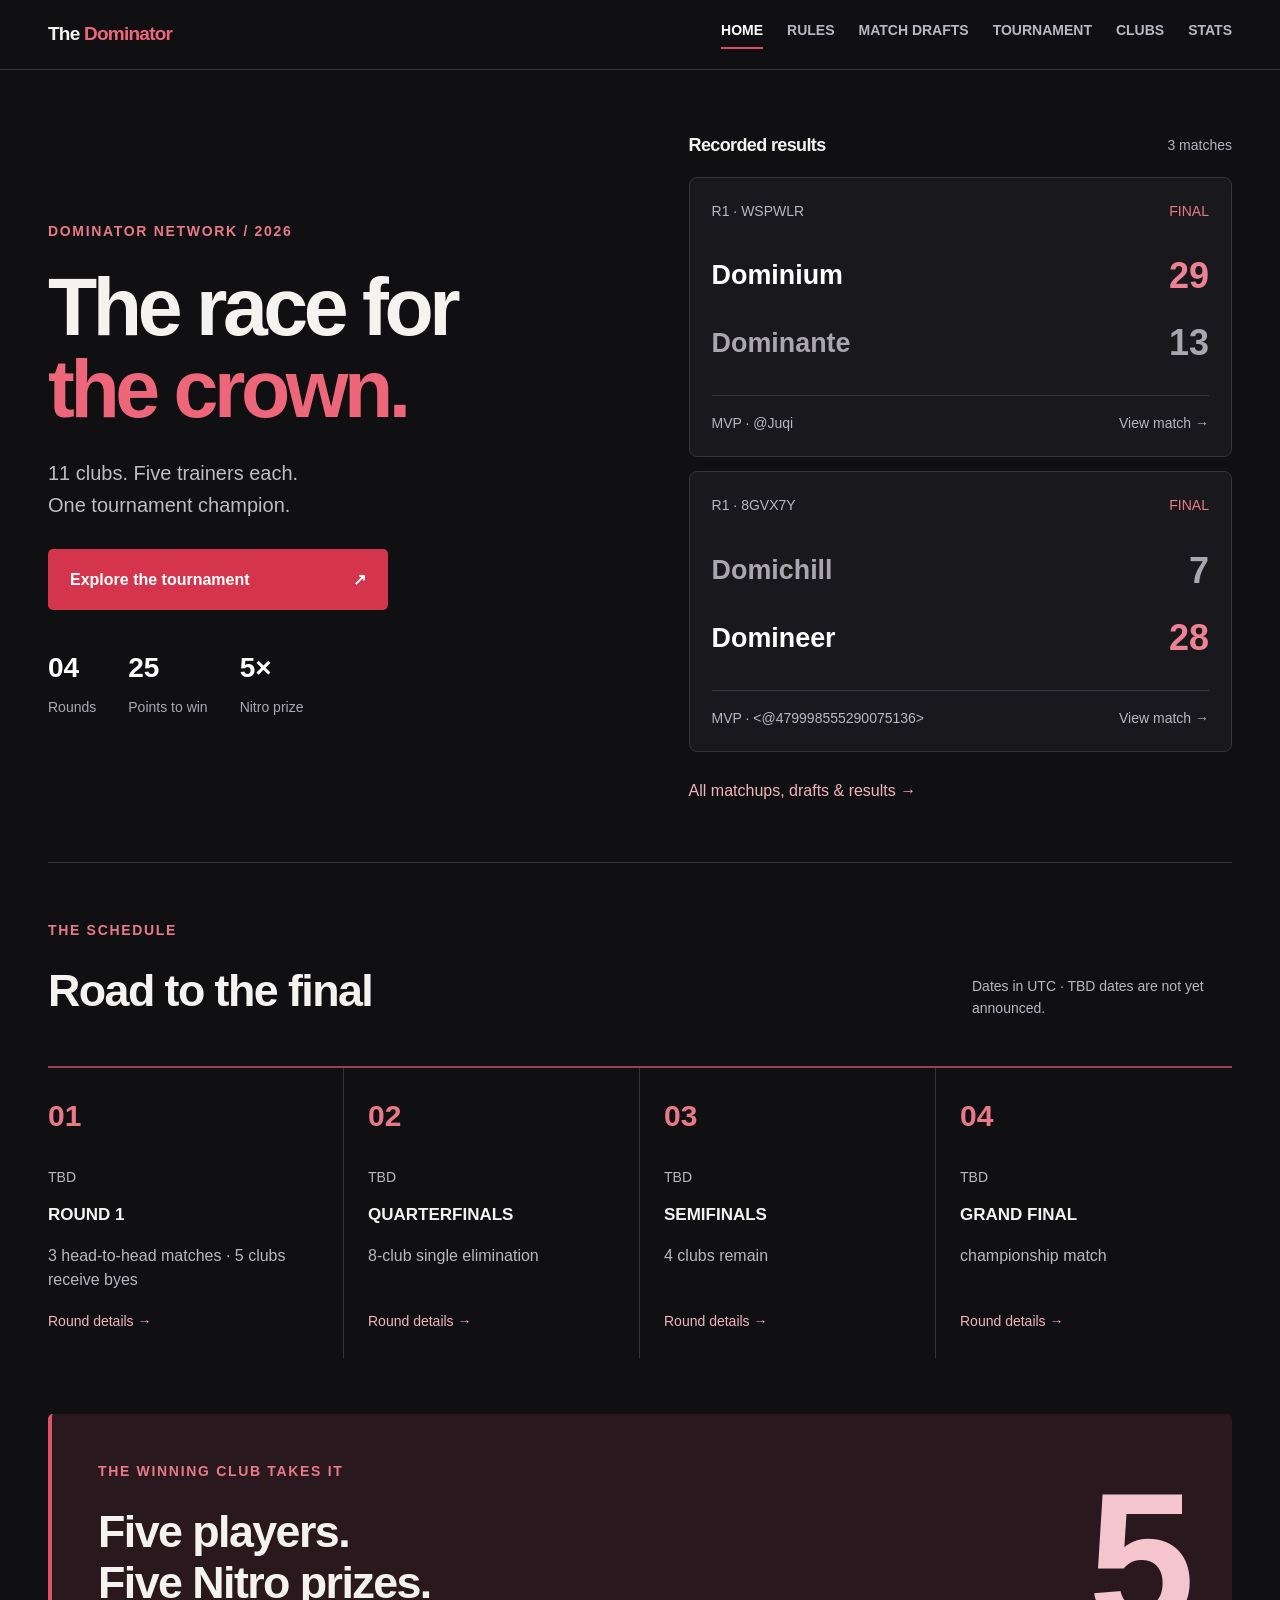
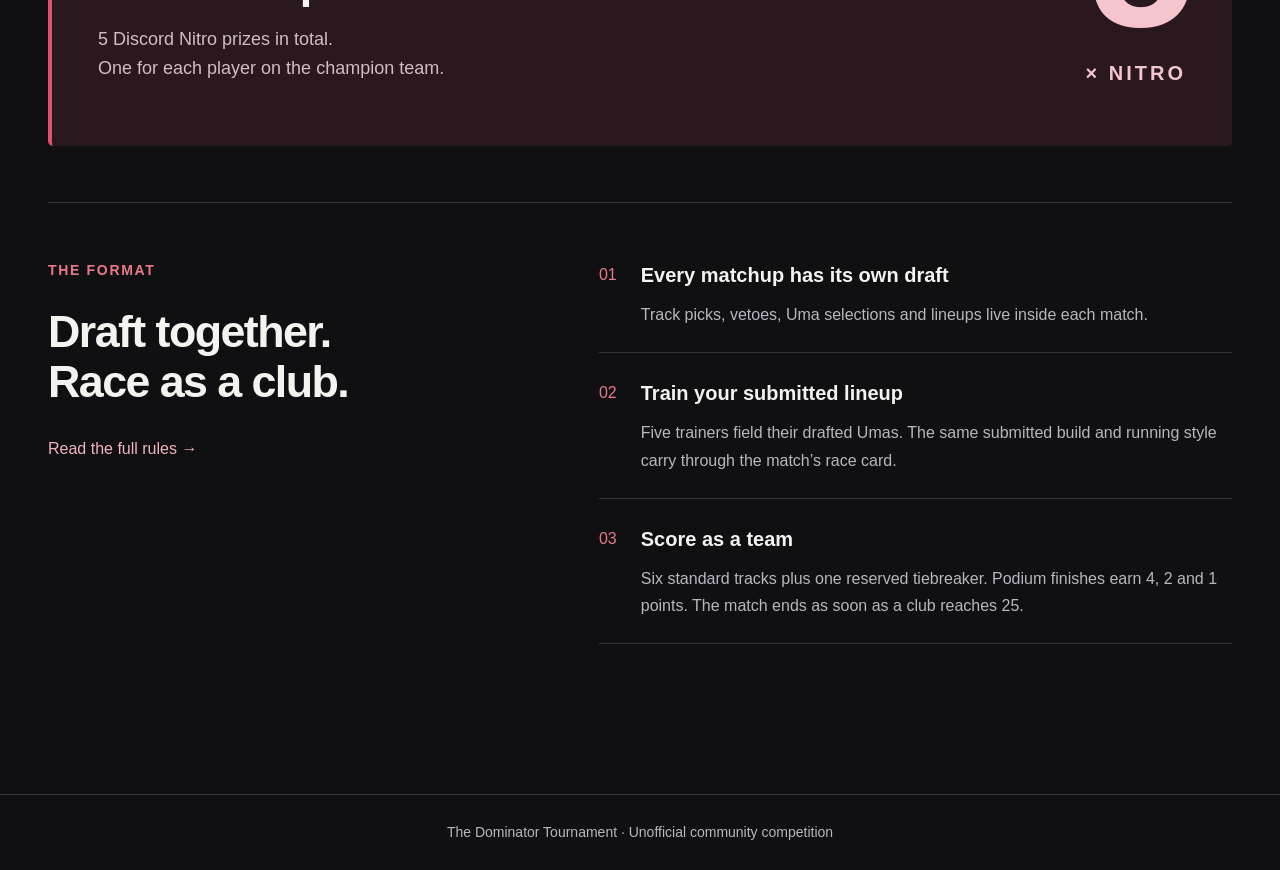
==== index.html @ 1ec2cf1b "Unify site styling, correct six-track rules and complete R1" ====
<!doctype html>
<html lang="en"><head><meta charset="utf-8"><meta name="viewport" content="width=device-width,initial-scale=1"><meta name="color-scheme" content="dark"><meta name="description" content="The Dominator Tournament 2026. Follow club matchups, drafts, race results and the road to the championship."><title>The Dominator · Tournament 2026</title><link rel="stylesheet" href="assets/tournament.css?v=4"><link rel="stylesheet" href="assets/home.css?v=1"><link rel="stylesheet" href="assets/ui.css?v=1"></head>
<body class="dt-body dn-home" data-page="home"><header class="dt-header"></header><main class="dt-main" id="dt-root"><p>Loading tournament…</p></main><footer class="dt-footer"></footer><noscript>Enable JavaScript to see current results. <a href="rules.html">Read the tournament rules</a>.</noscript><script src="assets/tournament.js?v=5" defer></script></body></html>
---- assets/tournament.css ----
/* Tournament extension only. No existing homepage or shared stylesheet edits. */
.dt-match-tabs{display:flex;gap:24px;border-bottom:1px solid var(--dt-line);margin:24px 0}.dt-match-tabs a{padding:12px 0;font-size:14px;color:var(--dt-muted);border-bottom:2px solid transparent}.dt-match-tabs a[aria-current=page]{color:var(--dt-text);border-color:var(--dt-bright)}.dt-final-tracks{list-style:none;padding:0;display:grid;grid-template-columns:repeat(auto-fit,minmax(min(100%,180px),1fr));gap:12px}.dt-final-tracks li{border:1px solid var(--dt-line);background:var(--dt-panel);border-radius:8px;padding:18px;overflow-wrap:anywhere}.dt-track-number{display:block;font-size:12px;color:var(--dt-bright);margin-bottom:8px}.dt-final-tracks strong{font-size:14px;font-weight:600}.dt-draft-teams{align-items:start}.dt-draft-team{margin:0}.dt-draft-team h2{padding-bottom:16px;border-bottom:1px solid var(--dt-line)}.dt-draft-group{margin-top:20px}.dt-draft-group h3{color:var(--dt-muted);font-size:14px}.dt-draft-group ul,.dt-draft-pool ul{padding-left:20px;font-size:14px;line-height:1.7;overflow-wrap:anywhere}.dt-draft-group li{margin:6px 0}.dt-pick-order{color:var(--dt-muted);font-variant-numeric:tabular-nums}.dt-draft-pool summary{cursor:pointer;font-size:14px}.dt-draft-notes{white-space:pre-wrap;overflow-wrap:anywhere;font-size:14px}.dt-tiebreaker p{margin:0;font-size:14px}
.dt-roster{list-style:none;padding:0;margin:0}.dt-roster li{display:flex;align-items:center;justify-content:space-between;gap:16px;padding:13px 0;border-bottom:1px solid var(--dt-line)}.dt-roster li:last-child{border:0}.dt-roster strong{display:block;font-size:14px}.dt-roster span:not(.dt-badge){display:block;color:var(--dt-muted);font-size:12px;margin-top:3px}.dt-roster .dt-benched{color:var(--dt-muted)}.dt-mvp{display:flex;align-items:center;justify-content:space-between;gap:24px;border:1px solid #57262e;border-left:3px solid var(--dt-red);border-radius:8px;padding:24px;background:linear-gradient(110deg,#231216,var(--dt-panel));margin:24px 0}.dt-mvp h2{margin-bottom:4px}.dt-mvp p:not(.dt-kicker){color:var(--dt-muted);margin:0;font-size:13px}.dt-mvp-points{text-align:right;flex-shrink:0}.dt-mvp-points strong{display:block;font-size:34px;font-variant-numeric:tabular-nums}.dt-mvp-points span{font-size:11px;color:var(--dt-muted)}.dt-reported-table{padding:0!important;overflow:hidden}.dt-reported-table .dt-table{min-width:940px}.dt-reported-table th:first-child{width:24%}.dt-reported-table td.num{white-space:nowrap}.dt-reported-table .dt-small{margin-top:6px}
:root{--dt-bg:#0a0a0b;--dt-panel:#111113;--dt-panel2:#171719;--dt-text:#f1f1f2;--dt-muted:#a2a2a8;--dt-line:#29292d;--dt-red:#b7202e;--dt-bright:#d93242}
body.dt-body{margin:0;background:var(--dt-bg);color:var(--dt-text);font:15px/1.5 Inter,Arial,Helvetica,sans-serif;-webkit-font-smoothing:antialiased}
.dt-body *{box-sizing:border-box}.dt-body a{color:inherit;text-decoration:none}.dt-body button,.dt-body input,.dt-body select{font:inherit}.dt-body button,.dt-body a,.dt-body summary{touch-action:manipulation}
.dt-header{border-bottom:1px solid var(--dt-line);background:var(--dt-bg)}.dt-header-inner{max-width:1360px;margin:auto;padding:20px 28px;display:flex;justify-content:space-between;align-items:center;gap:24px}.dt-brand{font-size:19px;font-weight:850;white-space:nowrap}.dt-brand span{color:var(--dt-bright)}.dt-nav{display:flex;flex-wrap:wrap;gap:24px;font-size:12px;font-weight:700}.dt-nav .active{color:var(--dt-bright)}
.dt-main{max-width:1360px;margin:auto;padding:40px 28px 70px}.dt-breadcrumb{display:flex;flex-wrap:wrap;gap:8px;color:var(--dt-muted);font-size:12px;margin:0 0 24px}.dt-breadcrumb a:hover{color:white}.dt-breadcrumb .sep{opacity:.45}.dt-kicker{color:var(--dt-bright);font-size:11px;letter-spacing:.12em;text-transform:uppercase;font-weight:800;margin:0 0 12px}.dt-main h1{font-size:clamp(30px,4vw,46px);line-height:1.1;letter-spacing:-.035em;margin:0 0 16px}.dt-main h2{font-size:23px;line-height:1.25;letter-spacing:-.025em;margin:0 0 12px}.dt-main h3{font-size:16px;margin:0 0 10px}.dt-lead{color:var(--dt-muted);max-width:830px;margin:0 0 26px;line-height:1.7}.dt-head{display:flex;justify-content:space-between;gap:24px;align-items:flex-start;border-bottom:1px solid var(--dt-line);padding-bottom:24px;margin-bottom:28px}.dt-head .dt-lead{margin-bottom:0}.dt-badge{display:inline-block;padding:5px 9px;border:1px solid var(--dt-line);border-radius:5px;color:var(--dt-muted);font-size:10px;letter-spacing:.03em;white-space:nowrap}.dt-badge.red{color:#f0a0a7;border-color:#65252c;background:#251317}
.dt-panel{background:var(--dt-panel);border:1px solid var(--dt-line);border-radius:10px;padding:24px;margin:24px 0}.dt-panel.compact{padding:18px}.dt-muted{color:var(--dt-muted)}.dt-small{font-size:12px;color:var(--dt-muted)}.dt-grid{display:grid;grid-template-columns:repeat(2,minmax(0,1fr));gap:16px}.dt-round-grid{display:grid;grid-template-columns:repeat(4,minmax(0,1fr));gap:12px;margin:26px 0}.dt-round{padding:18px;border:1px solid var(--dt-line);border-radius:8px;background:var(--dt-panel)}.dt-round strong{display:block;font-size:16px;margin:8px 0}.dt-round:hover{border-color:#6b2932}.dt-caption{display:flex;justify-content:space-between;gap:16px;align-items:center;margin:32px 0 16px}.dt-button{display:inline-flex;align-items:center;justify-content:center;border:1px solid #3b3b41;background:var(--dt-panel2);color:var(--dt-text);padding:10px 15px;border-radius:6px;font-size:12px;font-weight:700;cursor:pointer;gap:6px}.dt-button:hover{border-color:var(--dt-bright)}.dt-button.primary{background:var(--dt-red);border-color:var(--dt-red)}.dt-button.danger{color:#f3b0b6;border-color:#6c2832}.dt-button:disabled{opacity:.4;cursor:not-allowed}.dt-button-row{display:flex;flex-wrap:wrap;gap:10px;margin-top:16px}.dt-empty{padding:42px 24px;border:1px dashed #38383e;border-radius:8px;text-align:center;color:var(--dt-muted);margin:24px 0}.dt-notice{border-left:3px solid var(--dt-red);background:#211216;padding:14px 18px;font-size:13px;margin:20px 0}.dt-error{border:1px solid #73303a;background:#231318;padding:16px;border-radius:6px;overflow-wrap:anywhere}.dt-alert{position:fixed;bottom:20px;right:20px;max-width:min(550px,90vw);z-index:99;padding:16px 20px;border:1px solid #79404a;background:#24181c;border-radius:8px;box-shadow:0 12px 28px #0008;font-size:14px}
/* All bracket shapes, labels and edges use the same SVG coordinate system. */
.dt-bracket-scroll{overflow-x:auto;overflow-y:hidden;padding-bottom:8px}.dt-bracket-svg{width:100%;min-width:920px;height:auto;display:block;font-family:Inter,Arial,sans-serif}.dt-svg-heading{fill:#a2a2a8;font-size:12px;font-weight:700;letter-spacing:1px}.dt-edge{fill:none;stroke:#85858e;stroke-width:1.7;vector-effect:non-scaling-stroke;transition:stroke .12s}.dt-edge.on{stroke:var(--dt-bright);stroke-width:2.4}.dt-node rect.card{fill:var(--dt-panel2);stroke:#3b3b42;stroke-width:1}.dt-node line{stroke:#303035}.dt-node .seed{fill:#a2a2a8;font-size:12px;font-weight:700}.dt-node .team{fill:#eeeef0;font-size:14px;font-weight:650}.dt-node .pending{fill:#98989f;font-size:12px}.dt-node .score{fill:#eeeef0;font-size:14px;font-weight:800}.dt-node .label{fill:#9c9ca5;font-size:10px;letter-spacing:.7px}.dt-node .bye{fill:#a78c91;font-size:9px;letter-spacing:.2px}.dt-node .loser{fill:#71717a}.dt-node .winner{fill:#f1b5bd}.dt-node:hover rect.card,.dt-node:focus rect.card{stroke:var(--dt-bright)}.dt-node rect.rail{fill:var(--dt-red);stroke:none}.dt-svg-divider{stroke:#303037;stroke-dasharray:4 9;opacity:.65}
.dt-match-card{display:block;background:var(--dt-panel);border:1px solid var(--dt-line);border-radius:8px;overflow:hidden}.dt-match-card:hover{border-color:#67313a}.dt-match-top{display:flex;justify-content:space-between;align-items:center;padding:12px 16px;border-bottom:1px solid var(--dt-line);gap:10px;font-size:11px;color:var(--dt-muted)}.dt-team-row{display:grid;grid-template-columns:28px 1fr auto;gap:9px;align-items:center;padding:11px 16px}.dt-seed{font-size:11px;color:var(--dt-muted)}.dt-match-foot{padding:11px 16px;border-top:1px solid var(--dt-line);font-size:11px;color:var(--dt-muted);display:flex;justify-content:space-between}.dt-team-row.is-loser{opacity:.45}.dt-team-row.is-winner{color:#efafb7}.dt-scoreboards{display:flex;gap:16px;flex-wrap:wrap;margin:24px 0}.dt-scoreboard{flex:1;min-width:220px;display:flex;justify-content:space-between;align-items:center;padding:24px;border:1px solid var(--dt-line);border-radius:9px;background:var(--dt-panel)}.dt-scoreboard b{font-size:40px;line-height:1}.dt-folder-card{display:block;background:var(--dt-panel);border:1px solid var(--dt-line);border-radius:8px;padding:22px}.dt-folder-card:hover{border-color:#69313a}.dt-folder-icon{color:var(--dt-bright);font:700 11px monospace;letter-spacing:.1em;margin-bottom:10px}.dt-folder-card h3{font-size:18px;overflow-wrap:anywhere}.dt-folder-card p{margin:8px 0 0;color:var(--dt-muted);font-size:12px}.dt-data-facts{display:flex;gap:10px;flex-wrap:wrap;margin:20px 0}.dt-fact{padding:8px 12px;background:var(--dt-panel2);border:1px solid var(--dt-line);border-radius:5px;font-size:12px}.dt-table-scroll{overflow:auto;max-width:100%}.dt-table{width:100%;border-collapse:collapse;min-width:830px;text-align:left}.dt-table th{font-size:10px;color:var(--dt-muted);font-weight:700;letter-spacing:.06em;text-transform:uppercase;padding:14px 12px;border-bottom:1px solid #44444b}.dt-table td{padding:13px 12px;font-size:13px;border-bottom:1px solid var(--dt-line);vertical-align:top}.dt-table .num{font-variant-numeric:tabular-nums}.dt-table .place{font-weight:850;color:#f0a8b0}.dt-player-details{margin-top:8px}.dt-player-details summary{cursor:pointer;color:var(--dt-muted);font-size:11px}.dt-player-details p{font-size:12px;max-width:350px;margin:10px 0;line-height:1.65}.dt-stats{display:flex;flex-wrap:wrap;gap:6px;margin-top:10px}.dt-stats span{font-size:10px;border:1px solid var(--dt-line);padding:4px 6px;border-radius:3px}.dt-footer{padding:26px;border-top:1px solid var(--dt-line);font-size:11px;color:var(--dt-muted);text-align:center}
/* Organizer */
.dt-admin-columns{display:grid;grid-template-columns:310px minmax(0,1fr);gap:22px;align-items:start}.dt-label{display:block;font-size:12px;color:var(--dt-muted);margin:16px 0 7px}.dt-input{width:100%;padding:11px 12px;background:#18181c;color:var(--dt-text);border:1px solid #41414a;border-radius:6px;min-width:0}.dt-input:focus{outline:1px solid var(--dt-bright)}.dt-form-row{display:grid;grid-template-columns:1fr 1fr;gap:14px}.dt-admin-mapping .dt-table{min-width:620px}.dt-check{accent-color:var(--dt-red);width:17px;height:17px}.dt-log{border-bottom:1px solid var(--dt-line);padding:13px 0;font-size:12px}.dt-log strong{font-size:13px}.dt-drop{padding:22px;border:1px dashed #554047;border-radius:6px;margin:15px 0;background:#1b1316}.dt-progress{font-size:12px;color:#f0adb7;padding:10px 0}.dt-admin-columns .dt-panel:first-child{margin-top:0}.dt-body code{overflow-wrap:anywhere;font-size:12px;background:#1d1d22;padding:2px 5px;border-radius:3px}.dt-body a:focus-visible,.dt-body button:focus-visible,.dt-body summary:focus-visible{outline:2px solid #e46a77;outline-offset:3px}
@media(max-width:960px){.dt-round-grid{grid-template-columns:1fr 1fr}.dt-admin-columns{grid-template-columns:1fr}.dt-admin-columns>aside{position:static}.dt-nav{gap:13px}.dt-main{padding:28px 18px 48px}.dt-panel{padding:18px}.dt-head{flex-direction:column}.dt-header-inner{padding:16px 18px}}
@media(max-width:600px){.dt-grid{grid-template-columns:1fr}.dt-header-inner{align-items:flex-start;flex-direction:column;gap:12px}.dt-nav{gap:18px;font-size:11px}.dt-main h1{font-size:32px}.dt-caption{flex-direction:column;align-items:flex-start}.dt-scoreboard{min-width:150px;padding:16px}.dt-scoreboard b{font-size:30px}.dt-form-row{grid-template-columns:1fr}.dt-badge{white-space:normal}.dt-round{padding:14px}.dt-team-row{font-size:14px}}
---- assets/home.css ----
.dn-home{background:#101012;color:#f5f3f0}.dn-home .dt-main{max-width:1240px;padding-top:0}.dn-home .dt-brand{font-family:Arial,sans-serif;font-weight:800;letter-spacing:-.04em}.dn-home .dt-nav{font-size:14px}.dn-home .dt-nav a[href="index.html"]{color:#fff;border-bottom:2px solid #e34c60;padding-bottom:6px}.dn-opening{display:grid;grid-template-columns:1.05fr 1fr;gap:70px;padding:64px 0 58px;align-items:center}.dn-eyebrow{font-size:14px;letter-spacing:.12em;font-weight:700;color:#e87989;margin:0 0 24px}.dn-home .dn-intro h1{font-size:clamp(3rem,6.3vw,5.4rem);line-height:1.02;letter-spacing:-.055em;margin:0 0 26px;font-weight:800}.dn-intro em{font-style:normal;color:#ed6679}.dn-summary{color:#bdbcc3;font-size:20px;line-height:1.6}.dn-primary{display:flex;justify-content:space-between;gap:30px;align-items:center;padding:18px 22px;background:#d5344d;color:#fff!important;max-width:340px;font-size:16px;font-weight:700;margin-top:28px;border-radius:5px}.dn-primary:hover{background:#b9243b}.dn-facts{display:flex;gap:32px;margin-top:36px;color:#aaa9b2;font-size:14px}.dn-facts b{display:block;color:#fff;font-size:28px;margin-bottom:5px;font-variant-numeric:tabular-nums}.dn-section-label{display:flex;justify-content:space-between;align-items:center;margin-bottom:20px}.dn-section-label h2{font-size:18px;margin:0}.dn-section-label>span{font-size:14px;color:#b5b3bd}.dn-result{display:block;border:1px solid #37343b;background:#19181d;border-radius:8px;margin-bottom:14px;padding:22px;color:inherit;transition:border-color .15s}.dn-result:hover{border-color:#e87989}.dn-result-meta,.dn-result-bottom{display:flex;justify-content:space-between;gap:14px;flex-wrap:wrap;font-size:14px;color:#b9b6c1}.dn-result-meta{margin-bottom:20px}.dn-result-meta span:last-child{color:#e87989}.dn-score{display:flex;justify-content:space-between;align-items:center;gap:16px;color:#a9a6af;font-size:clamp(1.25rem,2.1vw,1.75rem);padding:5px 0}.dn-score b{font-size:36px;font-variant-numeric:tabular-nums}.dn-winner{color:#fff}.dn-winner b{color:#ed8292}.dn-result-bottom{border-top:1px solid #38343d;margin-top:18px;padding-top:16px}.dn-text-link{display:inline-block;font-size:16px;color:#f1b4be!important;margin-top:12px;line-height:1.6}.dn-section{border-top:1px solid #353239;padding:56px 0}.dn-section-title{display:flex;justify-content:space-between;gap:30px;align-items:end;margin-bottom:32px}.dn-home h2{letter-spacing:-.035em}.dn-section-title h2,.dn-format h2,.dn-prize h2{font-size:clamp(2rem,3.5vw,3rem);line-height:1.12;margin:0 0 18px}.dn-section-title p:not(.dn-eyebrow){color:#b9b6c1;font-size:14px;max-width:260px;line-height:1.6}.dn-timeline{list-style:none;padding:0;margin:0;display:grid;grid-template-columns:repeat(4,minmax(0,1fr));border-top:2px solid #94404f}.dn-timeline li{padding:24px;border-right:1px solid #353239;min-width:0}.dn-timeline li:first-child{padding-left:0}.dn-timeline li:last-child{border:0}.dn-round-number{display:block;color:#e87989;font-size:30px;font-weight:700;margin-bottom:24px}.dn-timeline time{font-size:14px;color:#b9b6c1}.dn-timeline h3{font-size:17px;margin:12px 0}.dn-timeline p{min-height:48px;color:#b9b6c1;font-size:16px;line-height:1.5}.dn-timeline a{font-size:14px;color:#f1b4be}.dn-prize{background:#29181e;border-left:4px solid #df5369;border-radius:5px;padding:46px;display:flex;align-items:center;justify-content:space-between;gap:32px;margin-bottom:56px}.dn-prize p:not(.dn-eyebrow){font-size:18px;line-height:1.6;color:#d3bcc4}.dn-prize-number{font-size:clamp(6rem,15vw,12rem);line-height:.85;font-weight:800;letter-spacing:-.06em;color:#f5c5ce;text-align:center}.dn-prize-number span{font-size:20px;display:block;letter-spacing:.15em;margin-top:24px}.dn-format{display:grid;grid-template-columns:1fr 1.3fr;gap:64px}.dn-format-list article{display:flex;gap:24px;border-bottom:1px solid #353239;padding:0 0 24px;margin-bottom:24px}.dn-format-list article>span{color:#e87989;font-size:16px;padding-top:3px}.dn-format-list h3{font-size:20px;margin:0 0 10px}.dn-format-list p{font-size:16px;line-height:1.7;color:#b9b6c1;margin:0}.dn-home a:focus-visible{outline:2px solid #f4bac5;outline-offset:5px}.dn-home .dt-footer{font-size:14px}@media(max-width:900px){.dn-opening{gap:30px}.dn-timeline{grid-template-columns:1fr 1fr}.dn-timeline li:nth-child(3){padding-left:0}.dn-timeline li:nth-child(2){border:0}.dn-format{gap:32px}}@media(max-width:650px){.dn-opening{grid-template-columns:1fr;padding:38px 0}.dn-home .dn-intro h1{font-size:3.4rem}.dn-records{margin-top:18px}.dn-section-title{display:block}.dn-section{padding:36px 0}.dn-timeline li{padding:20px 12px}.dn-prize{padding:28px;align-items:flex-start}.dn-prize-number{font-size:80px}.dn-prize-number span{font-size:14px}.dn-prize h2{font-size:28px}.dn-prize p:not(.dn-eyebrow){font-size:16px}.dn-format{grid-template-columns:1fr}.dn-facts{gap:28px}.dn-home .dt-nav{gap:14px;font-size:14px}}@media(max-width:380px){.dn-prize{flex-direction:column}.dn-timeline{grid-template-columns:1fr}.dn-timeline li{padding-left:0;border:0}.dn-timeline p{min-height:0}}
---- assets/ui.css ----
/* Shared visual system for home, tournament, drafts, rules, clubs and organizer.
   SVG bracket geometry and its type sizes remain owned by tournament.css. */
:root{--bg:#101012;--surface:#19181d;--surface-2:#201e25;--text:#f5f3f0;--muted:#b9b6c1;--faint:#b9b6c1;--border:#37343b;--red:#d5344d;--red-bright:#ed6679;--red-soft:#29181e;--max:1240px;--dt-bg:#101012;--dt-panel:#19181d;--dt-panel2:#201e25;--dt-text:#f5f3f0;--dt-muted:#b9b6c1;--dt-line:#37343b;--dt-red:#d5344d;--dt-bright:#ed6679}
body,body.dt-body{background:var(--bg);color:var(--text);font:16px/1.6 Arial,Helvetica,sans-serif}
.mono,.nav,.label,.micro,.btn,.toc{font-family:inherit}
.site-header,.dt-header{position:relative;top:auto;height:auto;background:#101012;border-bottom:1px solid #37343b;backdrop-filter:none}
.header-inner,.dt-header-inner{width:100%;max-width:1240px;height:auto;padding:20px 28px;margin:0 auto;display:flex;align-items:center;justify-content:space-between;gap:24px}
.brand,.dt-brand,.dn-home .dt-brand{font:800 19px/1.5 Arial,Helvetica,sans-serif;letter-spacing:-.04em;white-space:nowrap}
.brand span,.dt-brand span{color:#ed6679}
.nav,.dt-nav,.dn-home .dt-nav{display:flex;flex-wrap:wrap;gap:24px;align-items:center;font:700 14px/1.5 Arial,Helvetica,sans-serif;color:#b9b6c1;position:static;width:auto;background:none;padding:0;border:0}
.nav a,.dt-nav a{padding:0 0 6px;border-bottom:2px solid transparent}
.nav a.active,.dt-nav a.active,.dn-home .dt-nav a[href="index.html"]{color:#fff;border-bottom-color:#e34c60}
.nav a:hover,.dt-nav a:hover{color:#fff}.mobile-toggle{display:none}
.page,.dt-main{width:100%;max-width:1240px;margin:auto;padding:40px 28px 70px}
.page-head,.dt-head{padding-bottom:28px;margin-bottom:28px;border-bottom:1px solid #37343b}
.page-head h1,body:not(.dn-home) .dt-main h1{font-size:clamp(2rem,4vw,3rem);font-weight:800;line-height:1.1;letter-spacing:-.04em}
.section-kicker,.dt-kicker{font:700 14px/1.5 Arial,Helvetica,sans-serif;letter-spacing:.12em;color:#e87989}
.lead,.dt-lead{font-size:18px;line-height:1.7;color:#b9b6c1}
.dt-breadcrumb,.dt-small,.dt-label,.dt-match-top,.dt-match-foot,.dt-fact,.dt-folder-card p,.dt-match-tabs a,.dt-folder-icon,.dt-track-number,.dt-roster li span,.dt-mvp p,.dt-mvp-points span{font-size:14px}
.dt-badge{font-size:12px;white-space:normal}.dt-match-foot{gap:14px;flex-wrap:wrap}.dt-team-row strong{overflow-wrap:anywhere}
.dt-panel,.dt-folder-card,.dt-match-card,.dt-round,.card,.member-card,.score-box,.tbd-box{background:#19181d;border:1px solid #37343b;border-radius:8px}
.dt-folder-card,.dt-round,.member-card{padding:24px}.dt-panel h2,.rules-section h2{font-size:24px;letter-spacing:-.025em}.dt-folder-card h3{font-size:20px}
.dt-button,.btn{background:#201e25;border:1px solid #49434e;border-radius:5px;min-height:44px;padding:10px 18px;font:700 14px/1.5 Arial,Helvetica,sans-serif;color:#f5f3f0}
.dt-button.primary,.btn.primary{background:#d5344d;border-color:#d5344d;color:white}.dt-button:hover,.btn:hover{border-color:#e87989}
.dt-round:hover,.dt-folder-card:hover,.dt-match-card:hover{border-color:#e87989}
.dt-empty,.dt-notice,.dt-draft-notes,.dt-error{font-size:16px;line-height:1.7}.dt-mvp{background:#29181e;border-color:#74414d}.dt-mvp h2{overflow-wrap:anywhere}
.dt-table th,.clubs-table th{font:700 14px/1.5 Arial,Helvetica,sans-serif;letter-spacing:.03em;color:#b9b6c1}.dt-table td,.clubs-table td{font-size:16px;line-height:1.6}.clubs-table{background:#19181d}.clubs-table th,.clubs-table td{padding:16px}.clubs-table tbody tr:hover td{background:#201e25}
.rules-layout{padding-top:0;gap:48px;grid-template-columns:minmax(0,1fr) 240px}.rules-title{font-size:14px;color:#b9b6c1;letter-spacing:.08em}.rules-section{font-size:16px;color:#d8d5dc;line-height:1.8}.rules-section h3{font-size:20px}.rules-section a,.toc a:hover{color:#f1b4be}.callout{background:#29181e;border-left-color:#df5369;border-radius:0 5px 5px 0}.toc,.toc-label{font-size:14px;line-height:1.6;color:#b9b6c1}.toc-wrap{top:24px}.score-box strong{font-size:36px;color:#f1b4be}.score-box span{font-size:14px}
.member-card h3{font-size:18px;overflow-wrap:anywhere}.member-card .role,.member-card p{font:14px/1.6 Arial,Helvetica,sans-serif}.member-grid{grid-template-columns:repeat(auto-fit,minmax(180px,1fr))}.search-box,.dt-input{font-size:16px;background:#19181d;border:1px solid #49434e;border-radius:5px}
.site-footer,.dt-footer,.dn-home .dt-footer{border-top:1px solid #37343b;padding:26px 28px;text-align:center;font:14px/1.6 Arial,Helvetica,sans-serif;color:#b9b6c1}.footer-inner{width:100%;display:block}.footer-inner span+span:before{content:' · '}
a:focus-visible,button:focus-visible,input:focus-visible,select:focus-visible,summary:focus-visible{outline:2px solid #f4bac5;outline-offset:4px}
@media(max-width:960px){.header-inner,.dt-header-inner{flex-direction:column;align-items:flex-start;gap:14px}.nav,.dt-nav,.dn-home .dt-nav{gap:18px}.rules-layout{grid-template-columns:1fr}.toc-wrap{position:static;grid-row:1}.toc{flex-direction:row;flex-wrap:wrap;border-left:0;border-bottom:1px solid #37343b;padding:0 0 20px}.toc-label{margin-bottom:12px}}
@media(max-width:600px){.header-inner,.dt-header-inner{padding:18px}.page,.dt-main{padding:28px 18px 48px}.nav,.dt-nav,.dn-home .dt-nav{font-size:14px;gap:14px}.club-detail-head{grid-template-columns:1fr}.clubs-table th,.clubs-table td{padding:12px 5px;font-size:14px;overflow-wrap:anywhere}.draw-cell{width:auto}.dt-match-foot{font-size:14px}.dt-mvp{flex-wrap:wrap}.dt-scoreboard{min-width:min(100%,220px)}.dt-roster li{gap:12px}.dt-roster li>div{min-width:0;overflow-wrap:anywhere}}
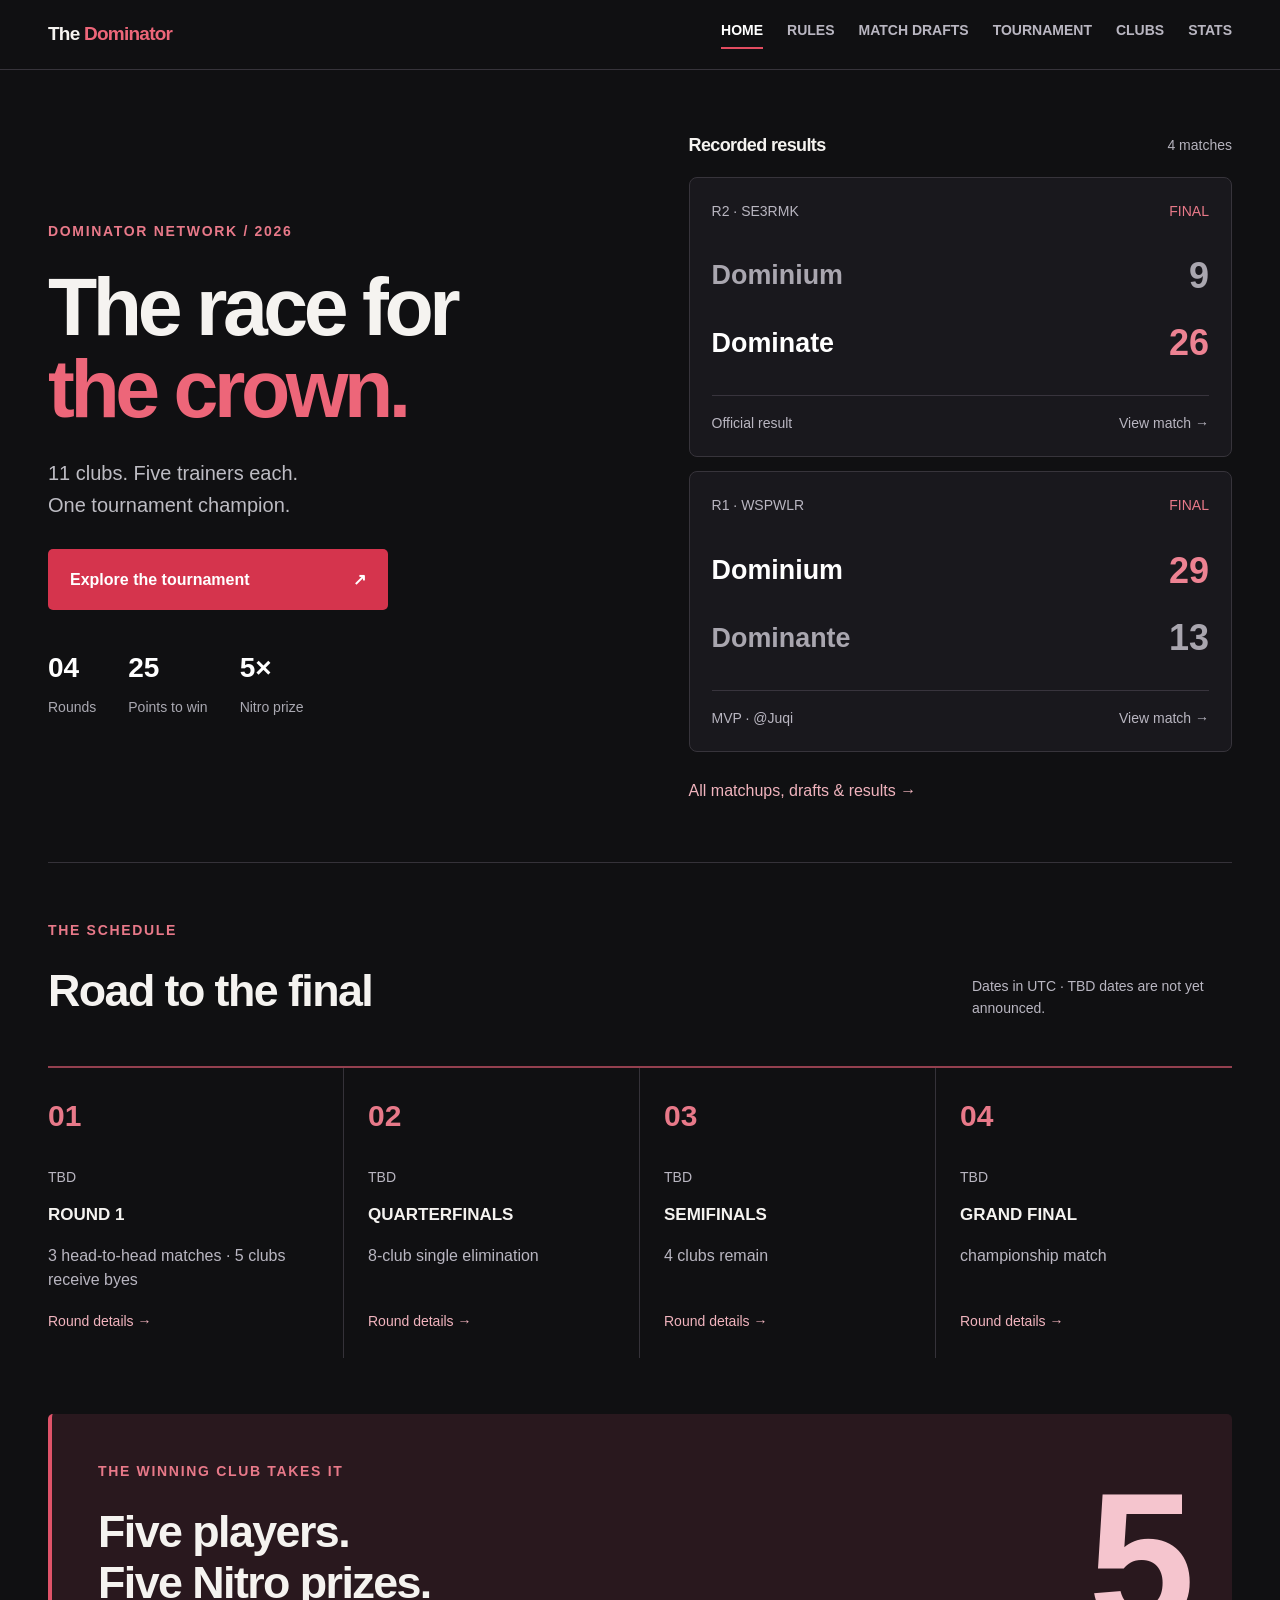
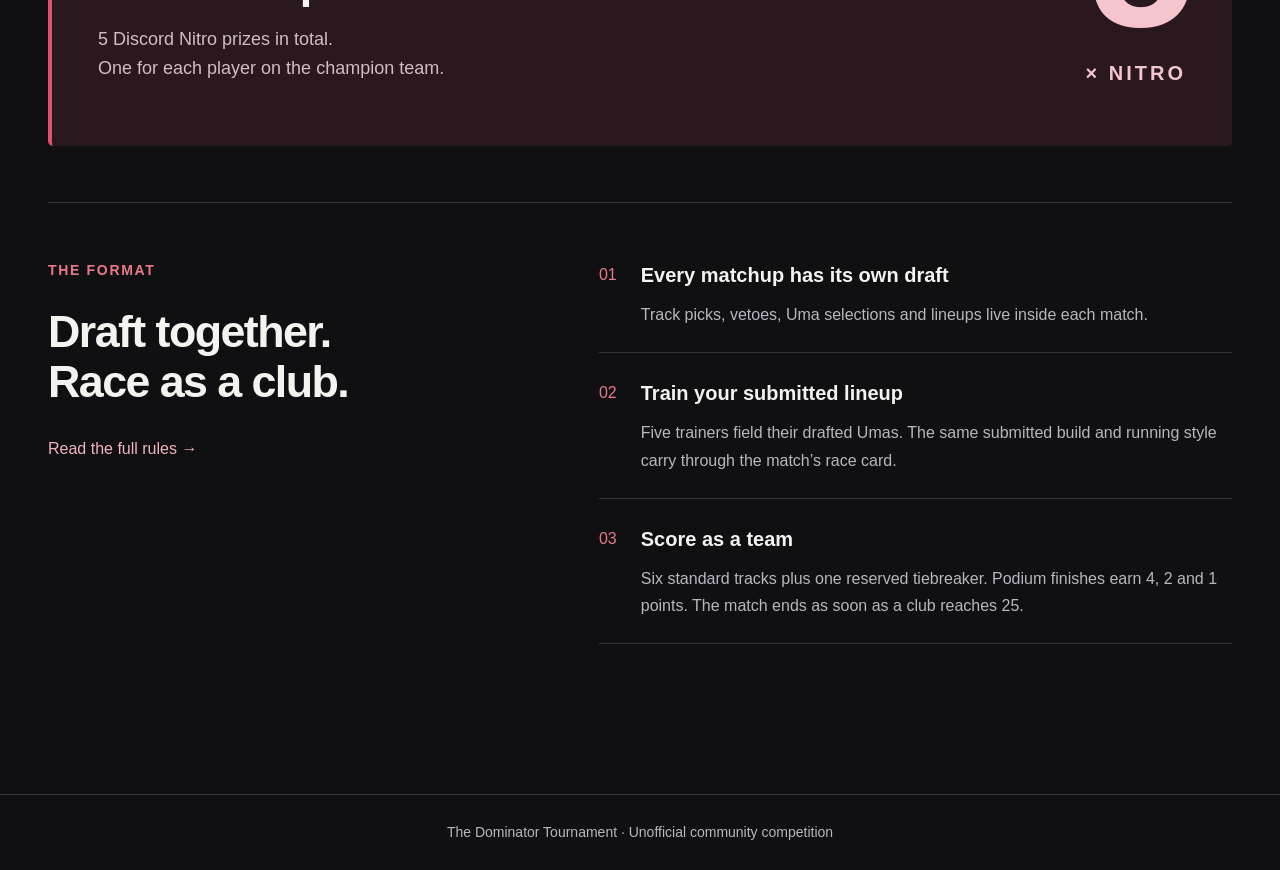
==== commit a4dcd8b2: "Publish SE3RMK: five verified race exports and Dominate 26–9 result" ====
--- a/index.html
+++ b/index.html
@@ -1,3 +1,3 @@
 <!doctype html>
 <html lang="en"><head><meta charset="utf-8"><meta name="viewport" content="width=device-width,initial-scale=1"><meta name="color-scheme" content="dark"><meta name="description" content="The Dominator Tournament 2026. Follow club matchups, drafts, race results and the road to the championship."><title>The Dominator · Tournament 2026</title><link rel="stylesheet" href="assets/tournament.css?v=4"><link rel="stylesheet" href="assets/home.css?v=1"><link rel="stylesheet" href="assets/ui.css?v=1"></head>
-<body class="dt-body dn-home" data-page="home"><header class="dt-header"></header><main class="dt-main" id="dt-root"><p>Loading tournament…</p></main><footer class="dt-footer"></footer><noscript>Enable JavaScript to see current results. <a href="rules.html">Read the tournament rules</a>.</noscript><script src="assets/tournament.js?v=5" defer></script></body></html>
+<body class="dt-body dn-home" data-page="home"><header class="dt-header"></header><main class="dt-main" id="dt-root"><p>Loading tournament…</p></main><footer class="dt-footer"></footer><noscript>Enable JavaScript to see current results. <a href="rules.html">Read the tournament rules</a>.</noscript><script src="assets/tournament.js?v=6" defer></script></body></html>
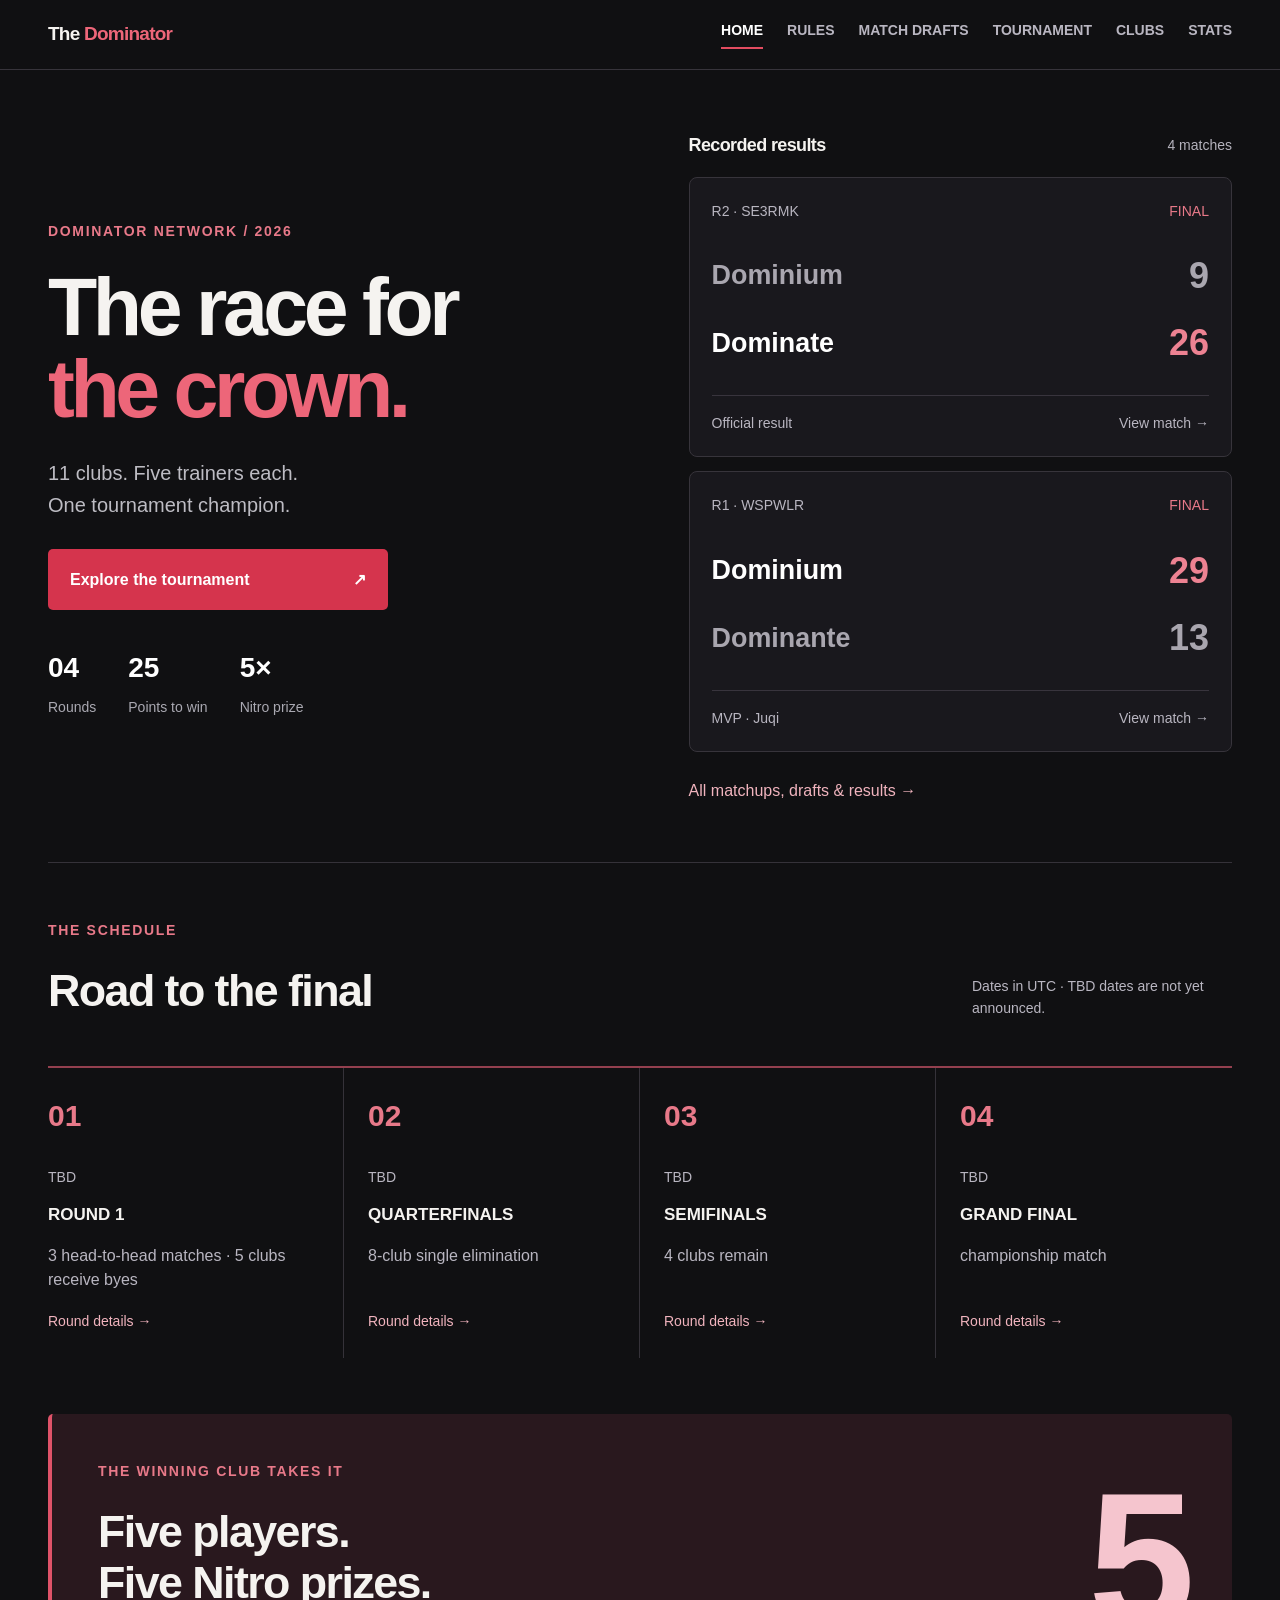
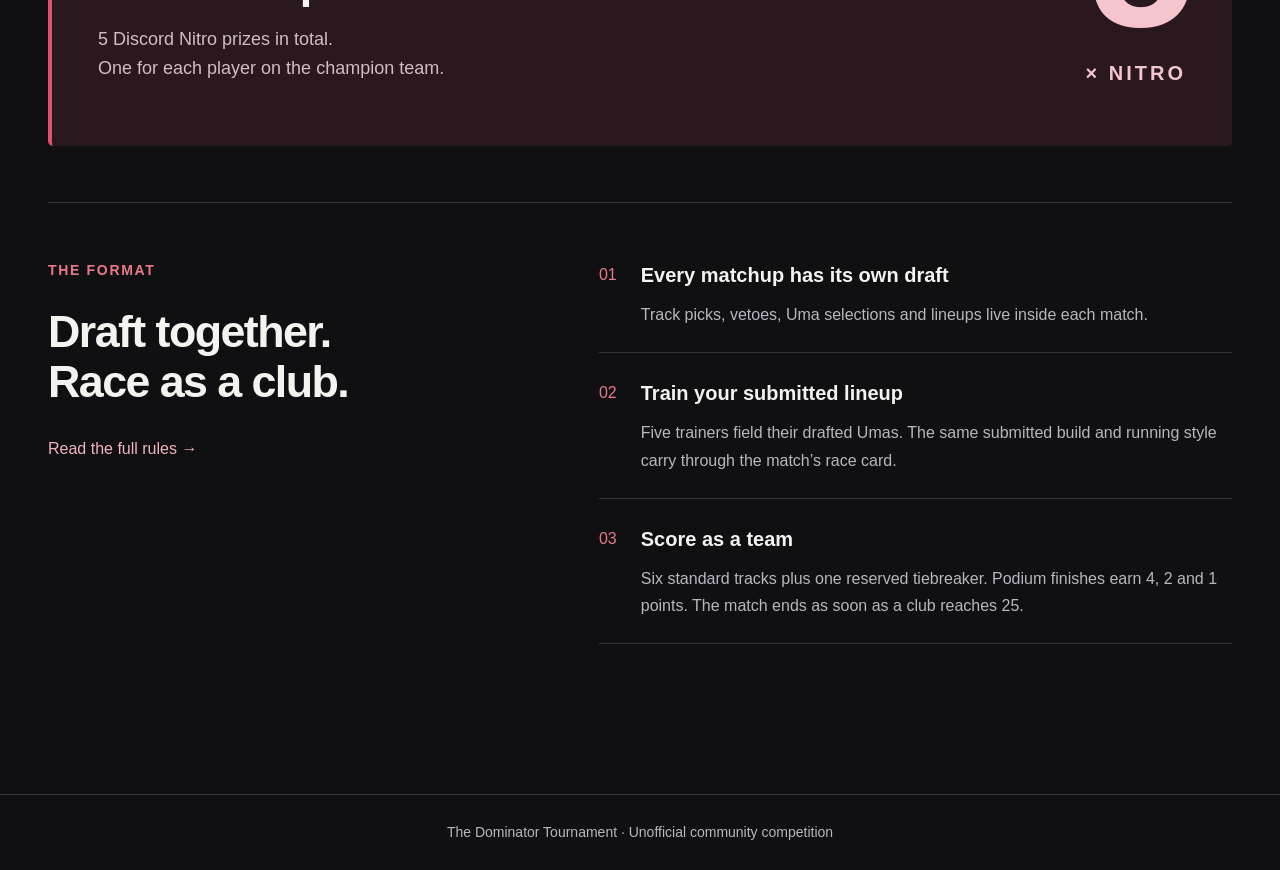
==== commit f77dabc4: "Refine race analysis, skill popups and participant profiles" ====
--- a/index.html
+++ b/index.html
@@ -1,3 +1,3 @@
 <!doctype html>
 <html lang="en"><head><meta charset="utf-8"><meta name="viewport" content="width=device-width,initial-scale=1"><meta name="color-scheme" content="dark"><meta name="description" content="The Dominator Tournament 2026. Follow club matchups, drafts, race results and the road to the championship."><title>The Dominator · Tournament 2026</title><link rel="stylesheet" href="assets/tournament.css?v=4"><link rel="stylesheet" href="assets/home.css?v=1"><link rel="stylesheet" href="assets/ui.css?v=1"></head>
-<body class="dt-body dn-home" data-page="home"><header class="dt-header"></header><main class="dt-main" id="dt-root"><p>Loading tournament…</p></main><footer class="dt-footer"></footer><noscript>Enable JavaScript to see current results. <a href="rules.html">Read the tournament rules</a>.</noscript><script src="assets/tournament.js?v=6" defer></script></body></html>
+<body class="dt-body dn-home" data-page="home"><header class="dt-header"></header><main class="dt-main" id="dt-root"><p>Loading tournament…</p></main><footer class="dt-footer"></footer><noscript>Enable JavaScript to see current results. <a href="rules.html">Read the tournament rules</a>.</noscript><script src="assets/tournament.js?v=8" defer></script></body></html>
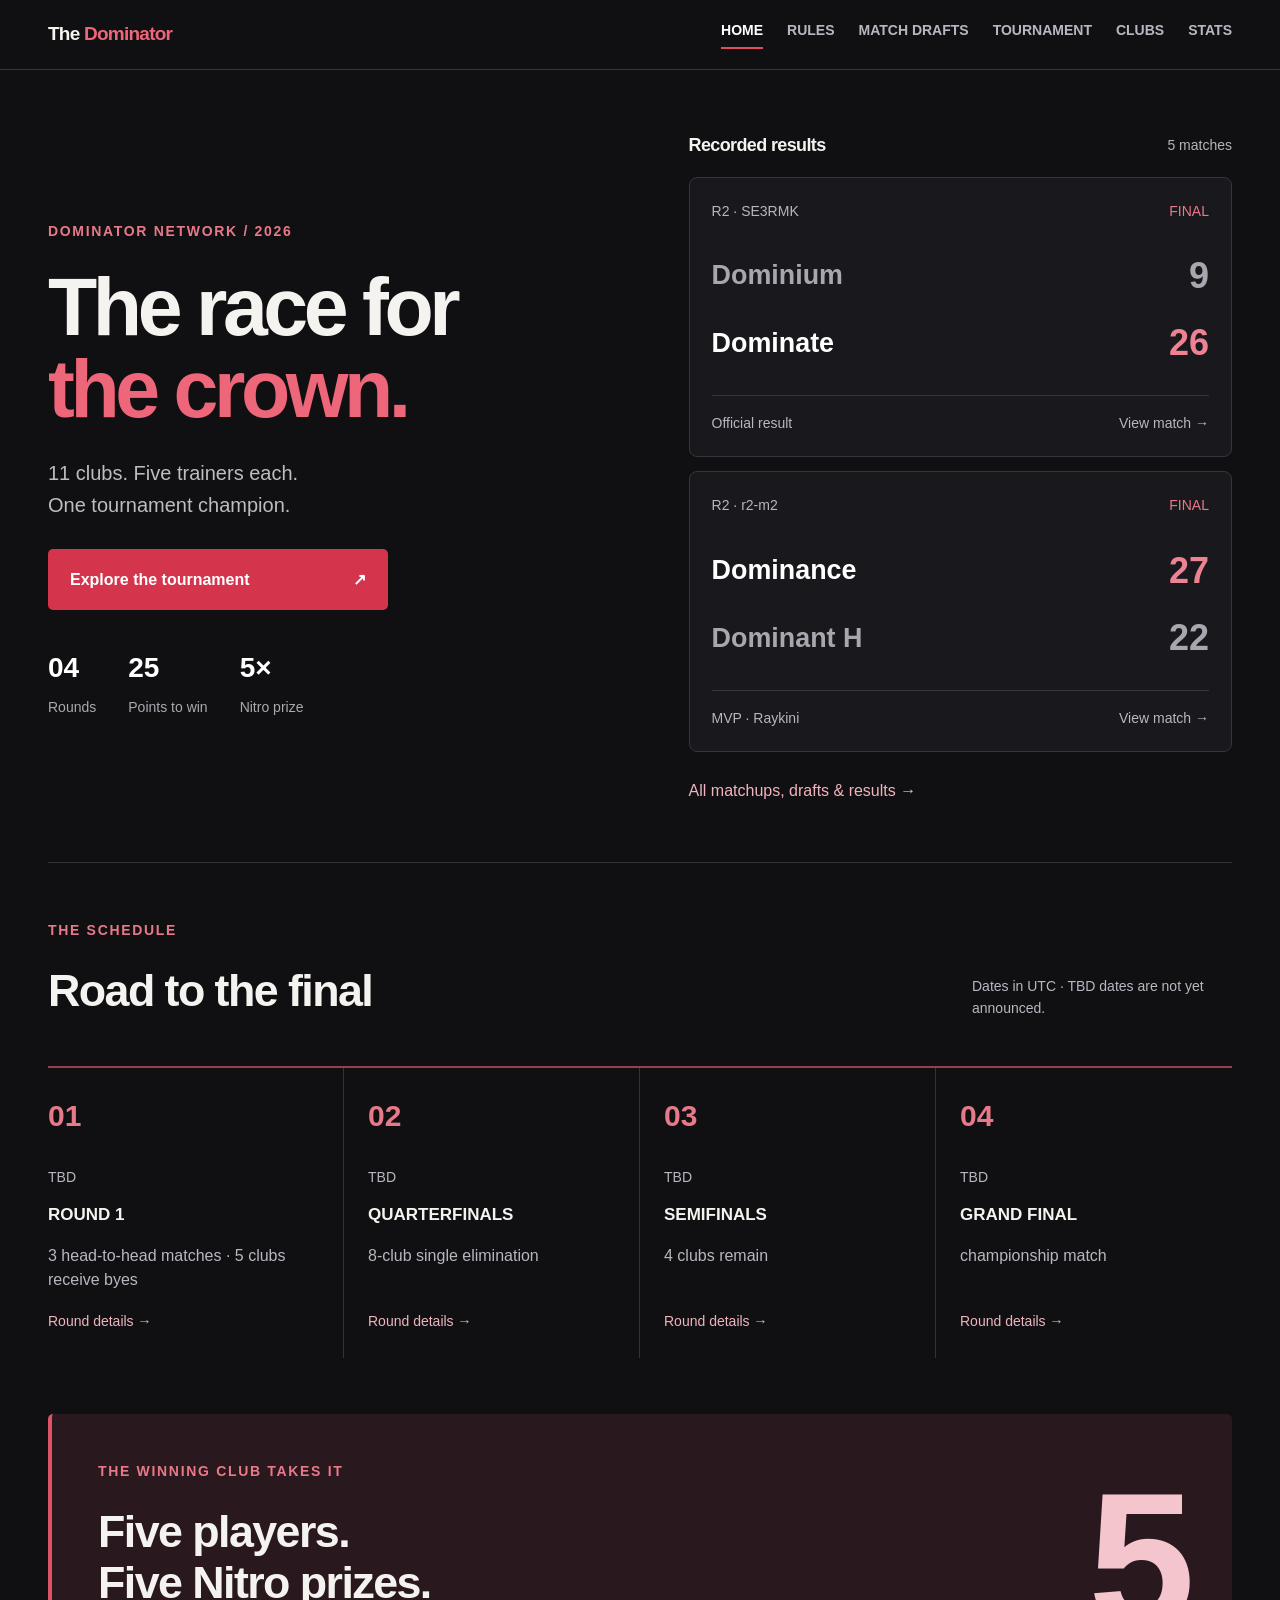
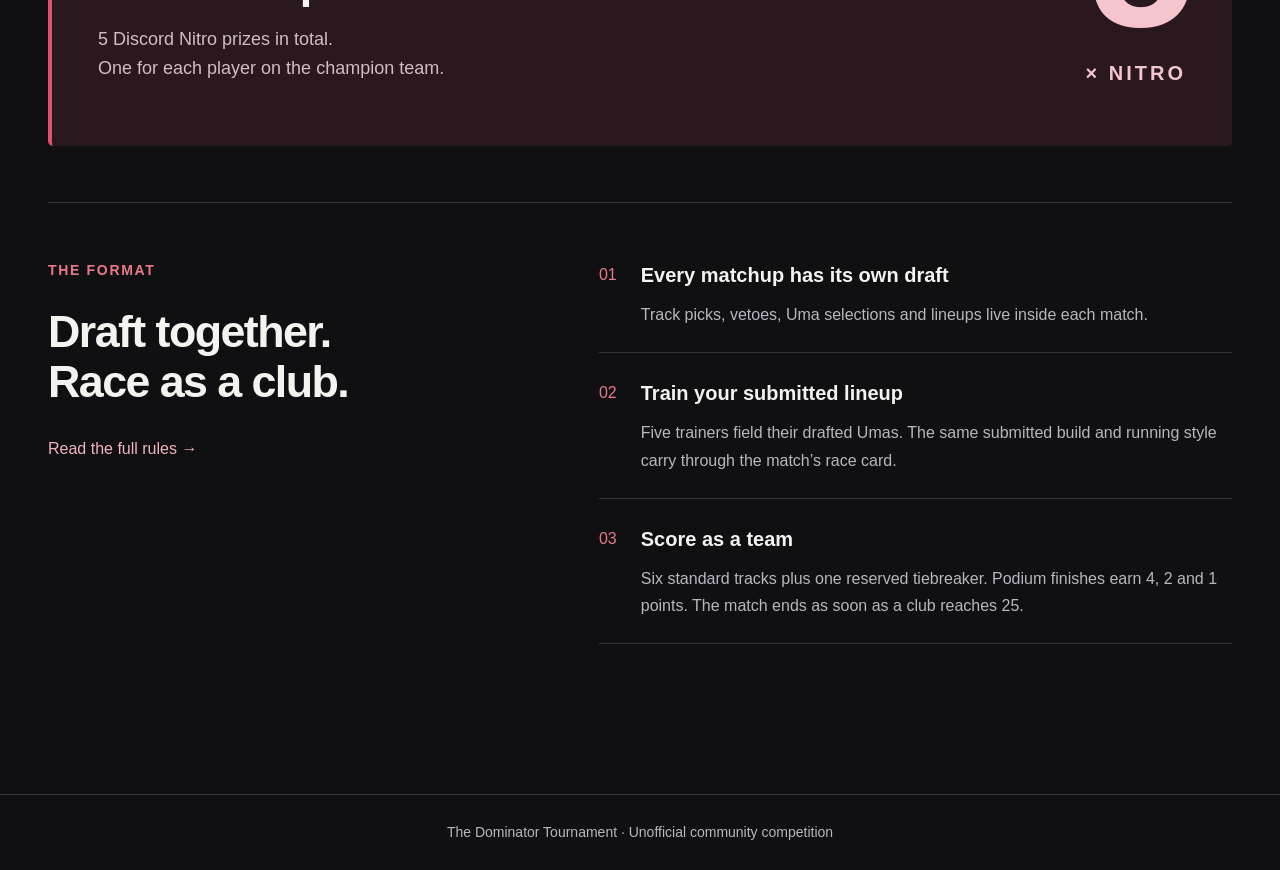
==== commit 823b0aa8: "Refresh portrait drafts, animate live ranks and show skill outcome groups" ====
--- a/index.html
+++ b/index.html
@@ -1,3 +1,3 @@
 <!doctype html>
-<html lang="en"><head><meta charset="utf-8"><meta name="viewport" content="width=device-width,initial-scale=1"><meta name="color-scheme" content="dark"><meta name="description" content="The Dominator Tournament 2026. Follow club matchups, drafts, race results and the road to the championship."><title>The Dominator · Tournament 2026</title><link rel="stylesheet" href="assets/tournament.css?v=4"><link rel="stylesheet" href="assets/home.css?v=1"><link rel="stylesheet" href="assets/ui.css?v=1"></head>
-<body class="dt-body dn-home" data-page="home"><header class="dt-header"></header><main class="dt-main" id="dt-root"><p>Loading tournament…</p></main><footer class="dt-footer"></footer><noscript>Enable JavaScript to see current results. <a href="rules.html">Read the tournament rules</a>.</noscript><script src="assets/tournament.js?v=8" defer></script></body></html>
+<html lang="en"><head><meta charset="utf-8"><meta name="viewport" content="width=device-width,initial-scale=1"><meta name="color-scheme" content="dark"><meta name="description" content="The Dominator Tournament 2026. Follow club matchups, drafts, race results and the road to the championship."><title>The Dominator · Tournament 2026</title><link rel="stylesheet" href="assets/tournament.css?v=6"><link rel="stylesheet" href="assets/home.css?v=1"><link rel="stylesheet" href="assets/ui.css?v=1"></head>
+<body class="dt-body dn-home" data-page="home"><header class="dt-header"></header><main class="dt-main" id="dt-root"><p>Loading tournament…</p></main><footer class="dt-footer"></footer><noscript>Enable JavaScript to see current results. <a href="rules.html">Read the tournament rules</a>.</noscript><script src="assets/tournament.js?v=10" defer></script></body></html>
--- a/assets/tournament.css
+++ b/assets/tournament.css
@@ -10,7 +10,55 @@
 /* All bracket shapes, labels and edges use the same SVG coordinate system. */
 .dt-bracket-scroll{overflow-x:auto;overflow-y:hidden;padding-bottom:8px}.dt-bracket-svg{width:100%;min-width:920px;height:auto;display:block;font-family:Inter,Arial,sans-serif}.dt-svg-heading{fill:#a2a2a8;font-size:12px;font-weight:700;letter-spacing:1px}.dt-edge{fill:none;stroke:#85858e;stroke-width:1.7;vector-effect:non-scaling-stroke;transition:stroke .12s}.dt-edge.on{stroke:var(--dt-bright);stroke-width:2.4}.dt-node rect.card{fill:var(--dt-panel2);stroke:#3b3b42;stroke-width:1}.dt-node line{stroke:#303035}.dt-node .seed{fill:#a2a2a8;font-size:12px;font-weight:700}.dt-node .team{fill:#eeeef0;font-size:14px;font-weight:650}.dt-node .pending{fill:#98989f;font-size:12px}.dt-node .score{fill:#eeeef0;font-size:14px;font-weight:800}.dt-node .label{fill:#9c9ca5;font-size:10px;letter-spacing:.7px}.dt-node .bye{fill:#a78c91;font-size:9px;letter-spacing:.2px}.dt-node .loser{fill:#71717a}.dt-node .winner{fill:#f1b5bd}.dt-node:hover rect.card,.dt-node:focus rect.card{stroke:var(--dt-bright)}.dt-node rect.rail{fill:var(--dt-red);stroke:none}.dt-svg-divider{stroke:#303037;stroke-dasharray:4 9;opacity:.65}
 .dt-match-card{display:block;background:var(--dt-panel);border:1px solid var(--dt-line);border-radius:8px;overflow:hidden}.dt-match-card:hover{border-color:#67313a}.dt-match-top{display:flex;justify-content:space-between;align-items:center;padding:12px 16px;border-bottom:1px solid var(--dt-line);gap:10px;font-size:11px;color:var(--dt-muted)}.dt-team-row{display:grid;grid-template-columns:28px 1fr auto;gap:9px;align-items:center;padding:11px 16px}.dt-seed{font-size:11px;color:var(--dt-muted)}.dt-match-foot{padding:11px 16px;border-top:1px solid var(--dt-line);font-size:11px;color:var(--dt-muted);display:flex;justify-content:space-between}.dt-team-row.is-loser{opacity:.45}.dt-team-row.is-winner{color:#efafb7}.dt-scoreboards{display:flex;gap:16px;flex-wrap:wrap;margin:24px 0}.dt-scoreboard{flex:1;min-width:220px;display:flex;justify-content:space-between;align-items:center;padding:24px;border:1px solid var(--dt-line);border-radius:9px;background:var(--dt-panel)}.dt-scoreboard b{font-size:40px;line-height:1}.dt-folder-card{display:block;background:var(--dt-panel);border:1px solid var(--dt-line);border-radius:8px;padding:22px}.dt-folder-card:hover{border-color:#69313a}.dt-folder-icon{color:var(--dt-bright);font:700 11px monospace;letter-spacing:.1em;margin-bottom:10px}.dt-folder-card h3{font-size:18px;overflow-wrap:anywhere}.dt-folder-card p{margin:8px 0 0;color:var(--dt-muted);font-size:12px}.dt-data-facts{display:flex;gap:10px;flex-wrap:wrap;margin:20px 0}.dt-fact{padding:8px 12px;background:var(--dt-panel2);border:1px solid var(--dt-line);border-radius:5px;font-size:12px}.dt-table-scroll{overflow:auto;max-width:100%}.dt-table{width:100%;border-collapse:collapse;min-width:830px;text-align:left}.dt-table th{font-size:10px;color:var(--dt-muted);font-weight:700;letter-spacing:.06em;text-transform:uppercase;padding:14px 12px;border-bottom:1px solid #44444b}.dt-table td{padding:13px 12px;font-size:13px;border-bottom:1px solid var(--dt-line);vertical-align:top}.dt-table .num{font-variant-numeric:tabular-nums}.dt-table .place{font-weight:850;color:#f0a8b0}.dt-player-details{margin-top:8px}.dt-player-details summary{cursor:pointer;color:var(--dt-muted);font-size:11px}.dt-player-details p{font-size:12px;max-width:350px;margin:10px 0;line-height:1.65}.dt-stats{display:flex;flex-wrap:wrap;gap:6px;margin-top:10px}.dt-stats span{font-size:10px;border:1px solid var(--dt-line);padding:4px 6px;border-radius:3px}.dt-footer{padding:26px;border-top:1px solid var(--dt-line);font-size:11px;color:var(--dt-muted);text-align:center}
+/* Match players share the race analysis portrait assets. */
+.dt-uma-portrait{width:52px;height:64px;object-fit:contain;flex:0 0 auto;background:#24212b;border-radius:7px}
+.dt-roster-person,.dt-mvp-person,.dt-podium-person{display:flex;align-items:center;gap:14px;min-width:0}
+.dt-roster-person>div,.dt-podium-person>div{min-width:0;overflow-wrap:anywhere}
+.dt-roster-person .dt-badge{display:inline-block;margin-top:6px;font-size:10px}
+.dt-player-points{text-align:right;flex-shrink:0;font-variant-numeric:tabular-nums}
+.dt-roster .dt-player-points strong{font-size:24px;color:var(--dt-text)}
+.dt-contribution-head{display:flex;align-items:baseline;justify-content:space-between;gap:12px;border-bottom:1px solid var(--dt-line);padding-bottom:12px}
+.dt-contribution-head h2{margin:0}.dt-contribution-head>span{color:var(--dt-muted);white-space:nowrap;font-size:14px}
+.dt-contributions .dt-panel{margin-top:0}.dt-mvp-person .dt-uma-portrait{width:76px;height:90px}
+.dt-podium-person{align-items:flex-start;gap:9px}.dt-podium-person .dt-uma-portrait{width:38px;height:48px}
 /* Organizer */
 .dt-admin-columns{display:grid;grid-template-columns:310px minmax(0,1fr);gap:22px;align-items:start}.dt-label{display:block;font-size:12px;color:var(--dt-muted);margin:16px 0 7px}.dt-input{width:100%;padding:11px 12px;background:#18181c;color:var(--dt-text);border:1px solid #41414a;border-radius:6px;min-width:0}.dt-input:focus{outline:1px solid var(--dt-bright)}.dt-form-row{display:grid;grid-template-columns:1fr 1fr;gap:14px}.dt-admin-mapping .dt-table{min-width:620px}.dt-check{accent-color:var(--dt-red);width:17px;height:17px}.dt-log{border-bottom:1px solid var(--dt-line);padding:13px 0;font-size:12px}.dt-log strong{font-size:13px}.dt-drop{padding:22px;border:1px dashed #554047;border-radius:6px;margin:15px 0;background:#1b1316}.dt-progress{font-size:12px;color:#f0adb7;padding:10px 0}.dt-admin-columns .dt-panel:first-child{margin-top:0}.dt-body code{overflow-wrap:anywhere;font-size:12px;background:#1d1d22;padding:2px 5px;border-radius:3px}.dt-body a:focus-visible,.dt-body button:focus-visible,.dt-body summary:focus-visible{outline:2px solid #e46a77;outline-offset:3px}
 @media(max-width:960px){.dt-round-grid{grid-template-columns:1fr 1fr}.dt-admin-columns{grid-template-columns:1fr}.dt-admin-columns>aside{position:static}.dt-nav{gap:13px}.dt-main{padding:28px 18px 48px}.dt-panel{padding:18px}.dt-head{flex-direction:column}.dt-header-inner{padding:16px 18px}}
 @media(max-width:600px){.dt-grid{grid-template-columns:1fr}.dt-header-inner{align-items:flex-start;flex-direction:column;gap:12px}.dt-nav{gap:18px;font-size:11px}.dt-main h1{font-size:32px}.dt-caption{flex-direction:column;align-items:flex-start}.dt-scoreboard{min-width:150px;padding:16px}.dt-scoreboard b{font-size:30px}.dt-form-row{grid-template-columns:1fr}.dt-badge{white-space:normal}.dt-round{padding:14px}.dt-team-row{font-size:14px}}
+
+/* Portraits for match-specific picks, bans and benches. */
+.dt-draft-group .dt-draft-uma{display:flex;align-items:center;gap:10px;min-width:0;font-size:14px}
+.dt-draft-uma .dt-uma-portrait{width:36px;height:44px}
+.dt-draft-uma>span{overflow-wrap:anywhere}
+
+/* Match draft: portrait cards, team colors and a compact race card. */
+.dt-draft-board{--draft-accent:#ee778c;min-width:0}
+.dt-draft-intro{display:flex;justify-content:space-between;align-items:center;gap:20px;margin:28px 0;padding:24px 28px;border:1px solid #60303e;border-radius:12px;background:radial-gradient(ellipse at 95% 0,#77263b70,transparent 65%),#1b151c}
+.dt-draft-intro h2{font-size:32px;letter-spacing:-.03em;margin:6px 0}.dt-draft-intro p{margin:6px 0}.dt-draft-intro .dt-badge{flex-shrink:0}
+.dt-lineup-grid{display:grid;grid-template-columns:repeat(2,minmax(0,1fr));gap:24px;position:relative;align-items:start}
+.dt-side-0{--draft-accent:#ee778c;--draft-wash:#552638}.dt-side-1{--draft-accent:#82bafb;--draft-wash:#253b56}
+.dt-draft-versus{position:absolute;top:30px;left:50%;transform:translateX(-50%) rotate(-8deg);z-index:2;display:grid;place-items:center;width:42px;height:42px;border-radius:12px;background:#f2dfba;color:#302126;border:4px solid #101012;font-size:12px;font-weight:900;font-style:italic}
+.dt-lineup-team{border:1px solid var(--draft-wash);border-top:3px solid var(--draft-accent);border-radius:12px;overflow:hidden;background:#18171d;min-width:0}
+.dt-lineup-team>header{display:flex;justify-content:space-between;align-items:center;gap:16px;padding:22px;background:linear-gradient(120deg,var(--draft-wash),#18171d 85%)}
+.dt-lineup-team h3{font-size:24px;margin:5px 0;color:#f8f0f2}.dt-lineup-team .dt-kicker{color:var(--draft-accent);margin:0;font-size:10px}
+.dt-team-seal{border:1px solid var(--draft-accent);color:var(--draft-accent);width:42px;height:42px;display:grid;place-items:center;transform:rotate(8deg);border-radius:10px;font-size:16px;font-weight:800;flex-shrink:0}
+.dt-pick-cards{display:grid;grid-template-columns:repeat(3,minmax(0,1fr));gap:10px;padding:16px;margin:0;list-style:none}
+.dt-pick-cards>li{min-width:0;position:relative;border:1px solid #42323e;border-radius:9px;background:#211c25;overflow:hidden;transition:border-color .18s,box-shadow .18s}
+.dt-pick-cards>li:hover{border-color:var(--draft-accent);box-shadow:0 4px 18px #0005}
+.dt-pick-art{position:relative;height:142px;display:flex;align-items:flex-end;justify-content:center;background:radial-gradient(ellipse at 50% 95%,var(--draft-wash),transparent 70%),repeating-linear-gradient(-35deg,transparent,transparent 15px,#ffffff03 15px,#ffffff03 16px);overflow:hidden}
+.dt-pick-art .dt-uma-portrait{width:100%;height:134px;object-fit:contain;object-position:center bottom;border:0;border-radius:0;background:none;transition:transform .2s}
+.dt-pick-cards>li:hover .dt-uma-portrait{transform:scale(1.05)}
+.dt-pick-tag{position:absolute;top:8px;left:7px;font-size:9px;font-weight:800;letter-spacing:.04em;text-transform:uppercase;background:#1b141ce8;padding:4px 6px;border-radius:4px;color:var(--draft-accent)}
+.dt-pick-name{padding:11px 9px;min-height:74px;border-top:1px solid #ffffff09}.dt-pick-name strong{display:block;font-size:13px;line-height:1.4;overflow-wrap:anywhere}.dt-pick-name>span{display:block;font-size:11px;line-height:1.4;color:#c0b6c4;margin-top:5px;overflow-wrap:anywhere}
+.dt-pick-cards .is-mvp{border-color:#d9b86c}.is-mvp .dt-pick-tag{color:#201618;background:#f2d783}.dt-pick-cards .is-bench{border-style:dashed}.is-bench .dt-pick-art{filter:saturate(.45)}.is-bench .dt-pick-tag{color:#d6ced9}
+.dt-draft-tactics{padding:0 16px 16px;display:grid;gap:14px}.dt-draft-action h4{color:#c6b8c8;text-transform:uppercase;font-size:10px;letter-spacing:.09em;margin:0 0 8px}
+.dt-draft-action ul{display:flex;flex-wrap:wrap;gap:6px;list-style:none;padding:0;margin:0}.dt-draft-action li{display:flex;align-items:center;gap:7px;background:#111016;border:1px solid #332a37;border-radius:6px;padding:5px 8px;font-size:11px;flex:1 1 145px;min-width:0}
+.dt-draft-action li>span{min-width:0;flex:1;overflow-wrap:anywhere}.dt-draft-action small{display:block;color:var(--draft-accent)}.dt-draft-action .dt-uma-portrait{width:29px;height:35px;background:none;border:0;object-fit:contain}.dt-draft-action b{color:#ee778c;font-size:19px}.dt-draft-action.is-ban img{filter:saturate(.5)}.is-track-veto li{color:#b7aab9}
+.dt-race-tickets{list-style:none;display:grid;grid-template-columns:repeat(2,minmax(0,1fr));gap:12px;padding:0;margin:0 0 28px}
+.dt-race-ticket{display:flex;gap:16px;align-items:center;position:relative;background:linear-gradient(115deg,var(--draft-wash,#382734),#19171e 38%);border:1px solid #3d303e;border-radius:10px;padding:18px;min-width:0}
+.dt-ticket-number{display:grid;place-items:center;align-self:stretch;min-width:40px;font-size:26px;letter-spacing:-.04em;font-weight:900;font-style:italic;color:var(--draft-accent);border-right:1px dashed #ffffff29;padding-right:15px}.dt-race-ticket>div{min-width:0}.dt-race-ticket small{display:block;font-size:10px;color:var(--draft-accent);margin-bottom:4px}.dt-race-ticket strong{display:block;font-size:16px;overflow-wrap:anywhere}
+.dt-track-tags{display:flex;flex-wrap:wrap;gap:5px;margin-top:10px}.dt-track-tags span{font-size:9px;color:#c6bdce;background:#ffffff06;border:1px solid #ffffff12;border-radius:4px;padding:3px 5px}.dt-track-tags .is-turf{color:#8fe2ba;background:#184c333f}.dt-track-tags .is-dirt{color:#f0bb83;background:#623a213f}
+.dt-race-ticket.is-tiebreaker{grid-column:1/-1;--draft-accent:#ecd088;--draft-wash:#4b3d24;border-color:#655437}.dt-race-ticket.is-tiebreaker .dt-ticket-number{font-size:21px}
+@media(max-width:800px){.dt-lineup-grid{grid-template-columns:1fr;gap:28px}.dt-draft-versus{display:none}.dt-pick-art{height:166px}.dt-pick-art .dt-uma-portrait{height:158px}.dt-pick-name strong{font-size:14px}.dt-race-tickets{grid-template-columns:1fr}}
+@media(max-width:420px){.dt-pick-cards{gap:7px;padding:10px}.dt-pick-art{height:125px}.dt-pick-art .dt-uma-portrait{height:118px}.dt-pick-name{padding:9px 6px}.dt-pick-name strong{font-size:12px}.dt-pick-tag{font-size:8px;left:4px;padding:3px}.dt-draft-intro{padding:18px;align-items:flex-start}.dt-draft-intro h2{font-size:26px}.dt-lineup-team>header{padding:18px}}
+@media(prefers-reduced-motion:reduce){.dt-pick-art .dt-uma-portrait,.dt-pick-cards>li{transition:none}.dt-pick-cards>li:hover .dt-uma-portrait{transform:none}}
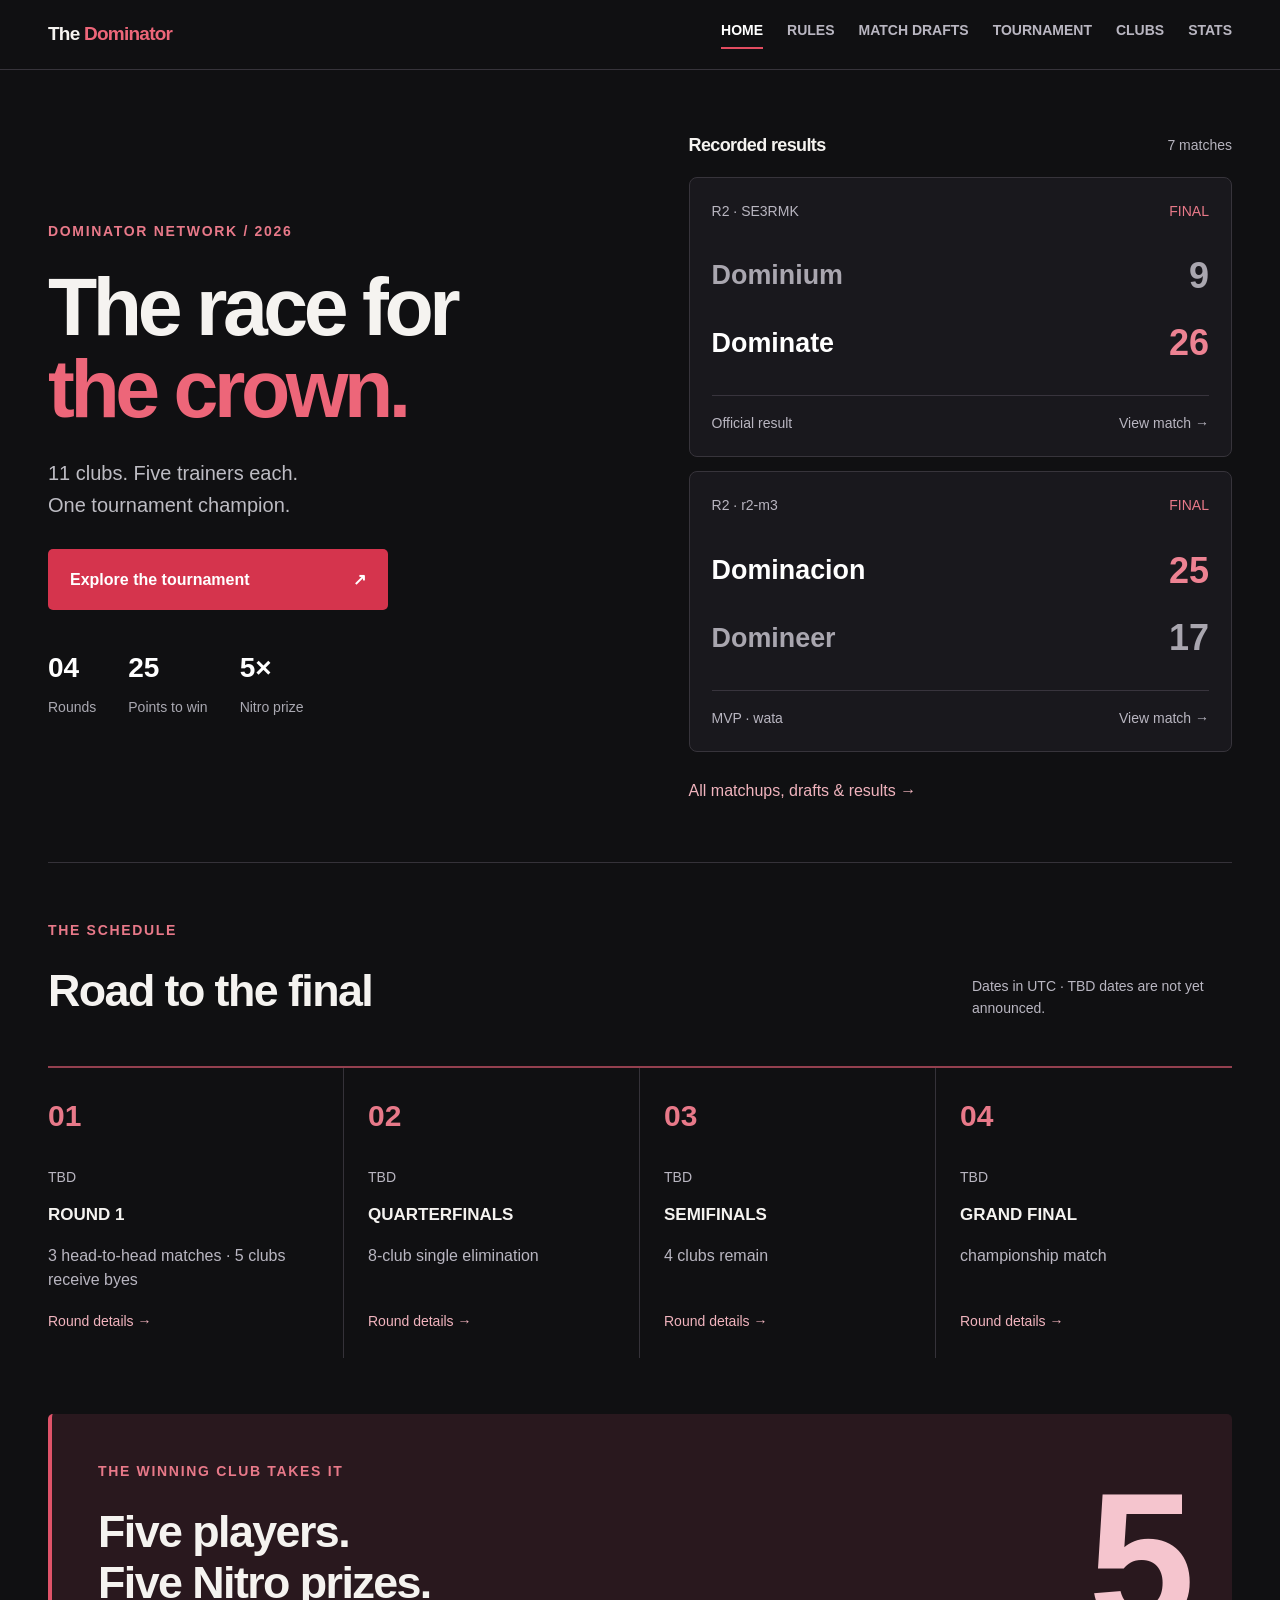
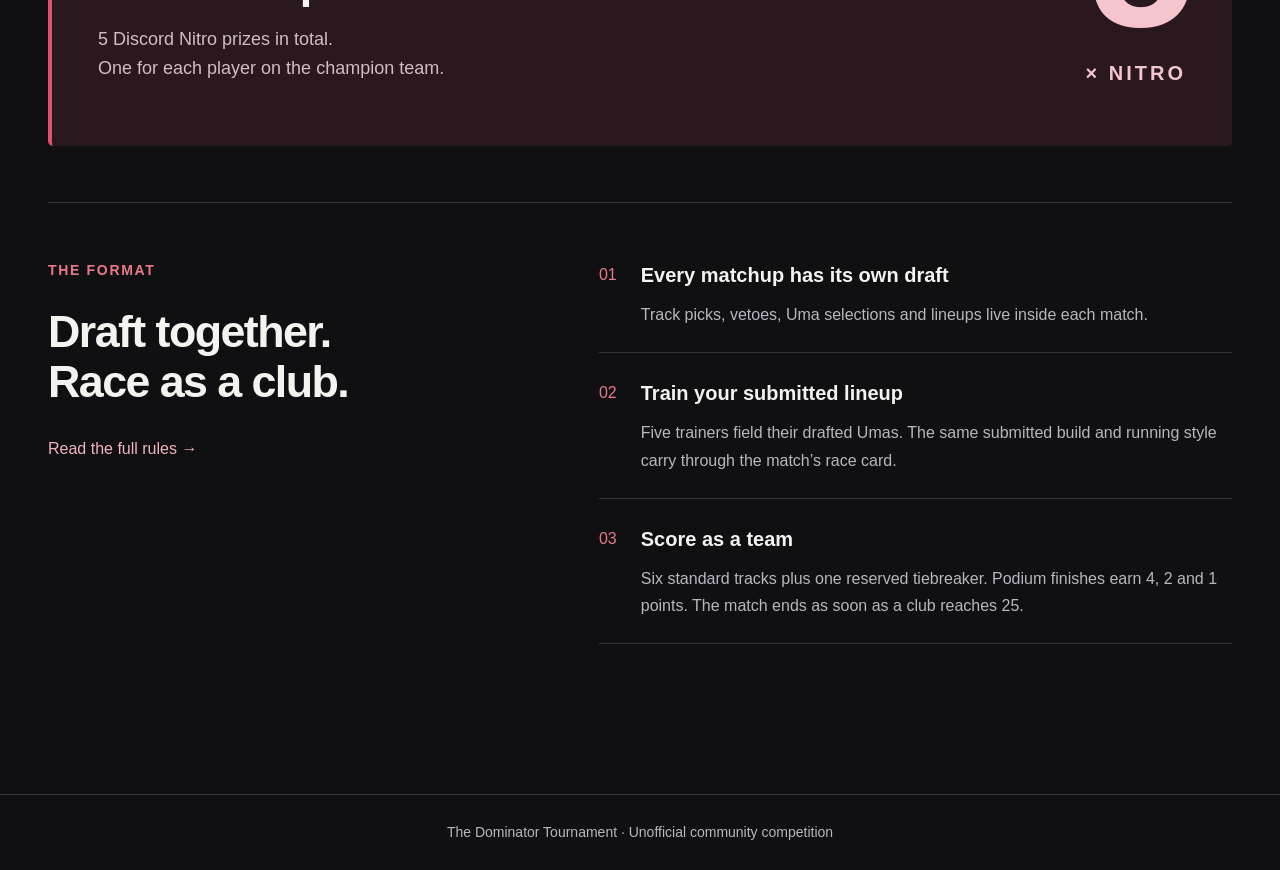
==== commit 050985a4: "Unify tournament pages with match draft styling and fix Racing Spirit category" ====
--- a/index.html
+++ b/index.html
@@ -1,3 +1,3 @@
 <!doctype html>
 <html lang="en"><head><meta charset="utf-8"><meta name="viewport" content="width=device-width,initial-scale=1"><meta name="color-scheme" content="dark"><meta name="description" content="The Dominator Tournament 2026. Follow club matchups, drafts, race results and the road to the championship."><title>The Dominator · Tournament 2026</title><link rel="stylesheet" href="assets/tournament.css?v=6"><link rel="stylesheet" href="assets/home.css?v=1"><link rel="stylesheet" href="assets/ui.css?v=1"></head>
-<body class="dt-body dn-home" data-page="home"><header class="dt-header"></header><main class="dt-main" id="dt-root"><p>Loading tournament…</p></main><footer class="dt-footer"></footer><noscript>Enable JavaScript to see current results. <a href="rules.html">Read the tournament rules</a>.</noscript><script src="assets/tournament.js?v=10" defer></script></body></html>
+<body class="dt-body dn-home" data-page="home"><header class="dt-header"></header><main class="dt-main" id="dt-root"><p>Loading tournament…</p></main><footer class="dt-footer"></footer><noscript>Enable JavaScript to see current results. <a href="rules.html">Read the tournament rules</a>.</noscript><script src="assets/competition.js?v=1" defer></script><script src="assets/tournament.js?v=11" defer></script></body></html>
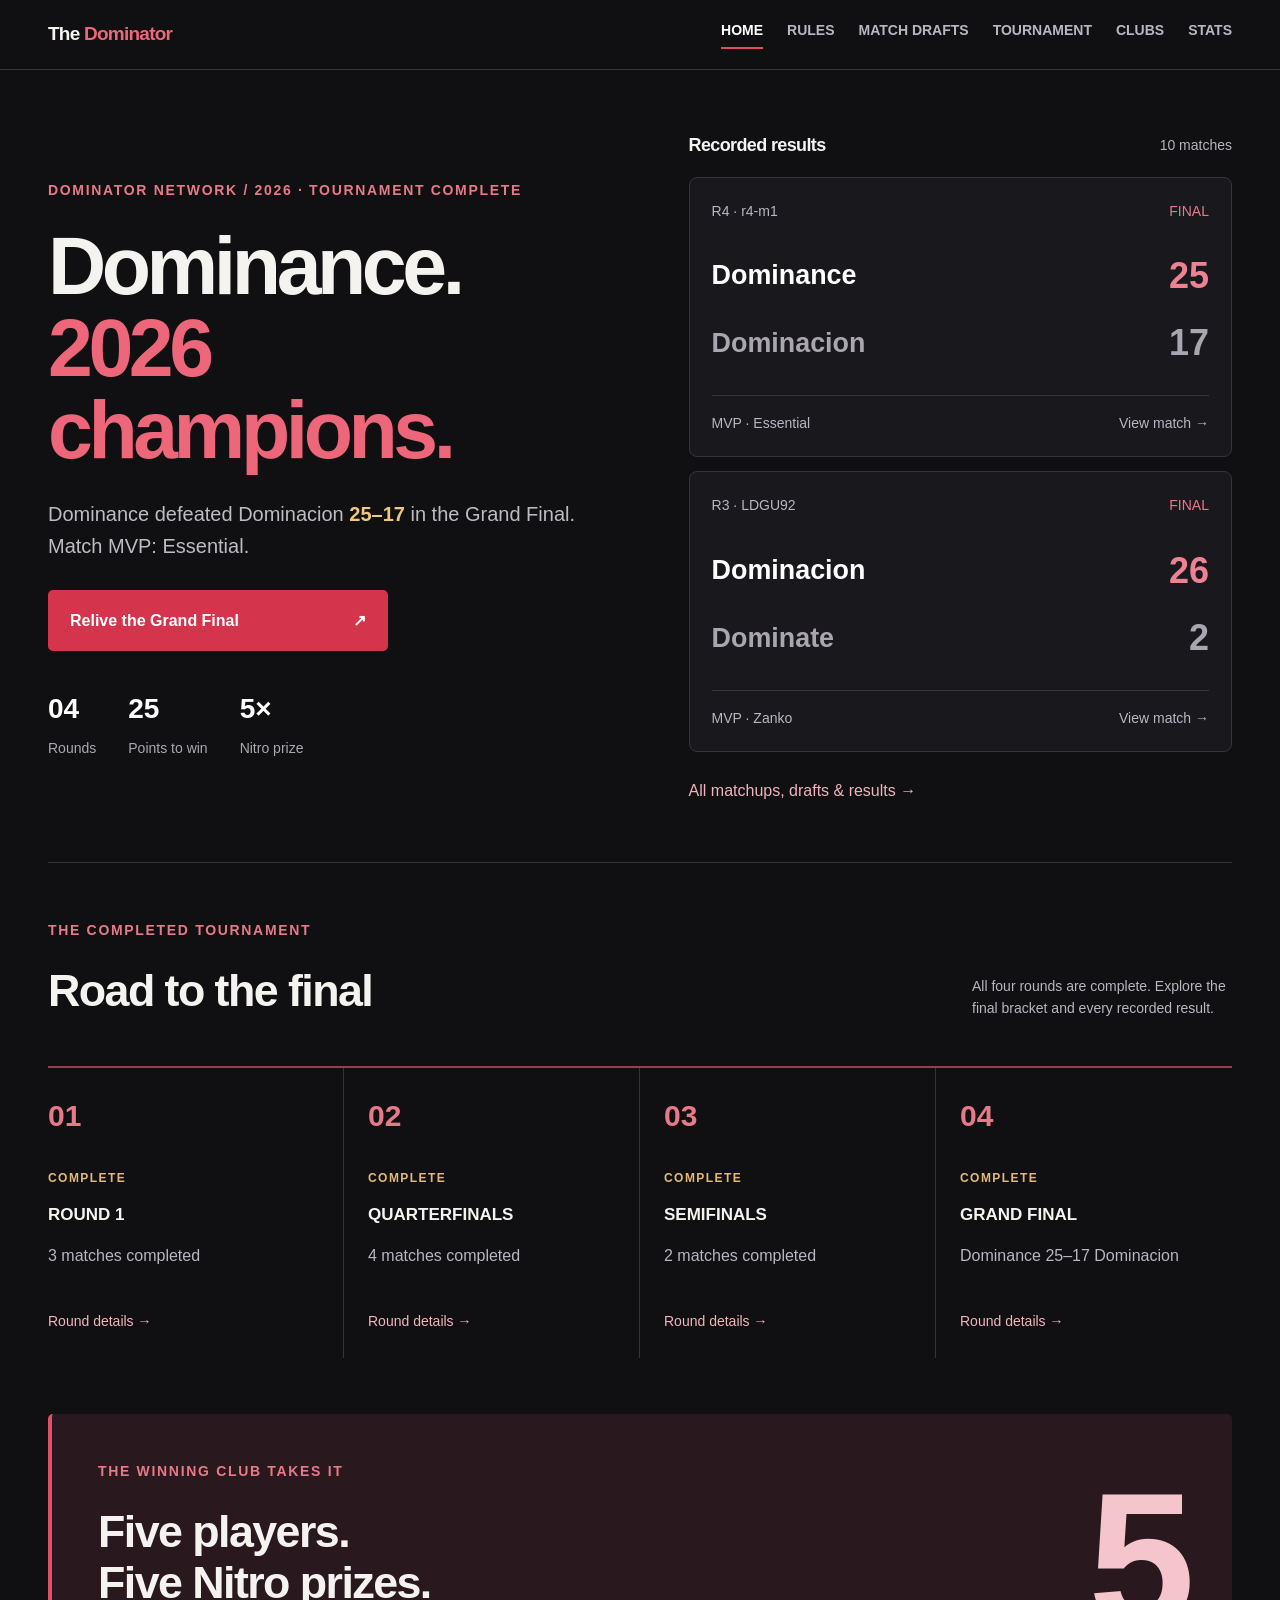
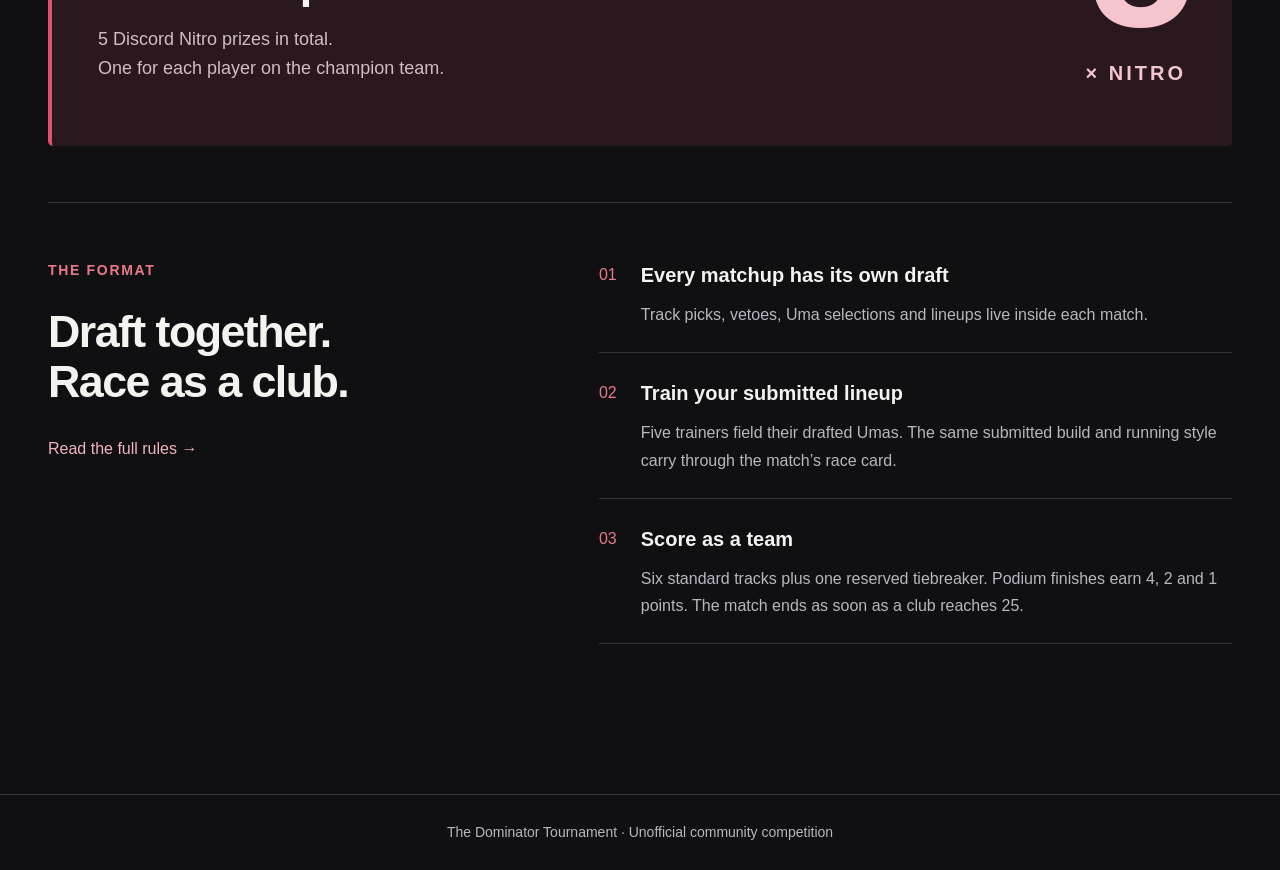
==== commit 9f24a95e: "Finalize Dominance championship and Grand Final results" ====
--- a/index.html
+++ b/index.html
@@ -1,3 +1,3 @@
 <!doctype html>
-<html lang="en"><head><meta charset="utf-8"><meta name="viewport" content="width=device-width,initial-scale=1"><meta name="color-scheme" content="dark"><meta name="description" content="The Dominator Tournament 2026. Follow club matchups, drafts, race results and the road to the championship."><title>The Dominator · Tournament 2026</title><link rel="stylesheet" href="assets/tournament.css?v=6"><link rel="stylesheet" href="assets/home.css?v=1"><link rel="stylesheet" href="assets/ui.css?v=1"></head>
-<body class="dt-body dn-home" data-page="home"><header class="dt-header"></header><main class="dt-main" id="dt-root"><p>Loading tournament…</p></main><footer class="dt-footer"></footer><noscript>Enable JavaScript to see current results. <a href="rules.html">Read the tournament rules</a>.</noscript><script src="assets/competition.js?v=1" defer></script><script src="assets/tournament.js?v=11" defer></script></body></html>
+<html lang="en"><head><meta charset="utf-8"><meta name="viewport" content="width=device-width,initial-scale=1"><meta name="color-scheme" content="dark"><meta name="description" content="Dominance are the 2026 Dominator Tournament champions, defeating Dominacion 25–17 in the Grand Final. Explore the completed bracket, draft and all six final races."><title>Dominance Champions · The Dominator 2026</title><link rel="stylesheet" href="assets/tournament.css?v=7"><link rel="stylesheet" href="assets/home.css?v=2"><link rel="stylesheet" href="assets/ui.css?v=1"></head>
+<body class="dt-body dn-home" data-page="home"><header class="dt-header"></header><main class="dt-main" id="dt-root"><p>Loading tournament…</p></main><footer class="dt-footer"></footer><noscript>Enable JavaScript to see current results. <a href="rules.html">Read the tournament rules</a>.</noscript><script src="assets/competition.js?v=1" defer></script><script src="assets/tournament.js?v=12" defer></script></body></html>
--- a/assets/tournament.css
+++ b/assets/tournament.css
@@ -62,3 +62,8 @@
 @media(max-width:800px){.dt-lineup-grid{grid-template-columns:1fr;gap:28px}.dt-draft-versus{display:none}.dt-pick-art{height:166px}.dt-pick-art .dt-uma-portrait{height:158px}.dt-pick-name strong{font-size:14px}.dt-race-tickets{grid-template-columns:1fr}}
 @media(max-width:420px){.dt-pick-cards{gap:7px;padding:10px}.dt-pick-art{height:125px}.dt-pick-art .dt-uma-portrait{height:118px}.dt-pick-name{padding:9px 6px}.dt-pick-name strong{font-size:12px}.dt-pick-tag{font-size:8px;left:4px;padding:3px}.dt-draft-intro{padding:18px;align-items:flex-start}.dt-draft-intro h2{font-size:26px}.dt-lineup-team>header{padding:18px}}
 @media(prefers-reduced-motion:reduce){.dt-pick-art .dt-uma-portrait,.dt-pick-cards>li{transition:none}.dt-pick-cards>li:hover .dt-uma-portrait{transform:none}}
+/* Champion announcement uses the existing tournament frame and keeps bracket geometry intact. */
+.dt-champion{display:flex;align-items:center;gap:24px;padding:26px 30px;margin:0 0 30px;border:1px solid #aa8347;border-radius:10px;background:radial-gradient(ellipse at 0 50%,#bd863c25,transparent 60%),linear-gradient(120deg,#30211e,#19171c)}
+.dt-champion>img{object-fit:contain;flex:0 0 104px;filter:drop-shadow(0 6px 10px #0006)}
+.dt-champion>div{flex:1;min-width:0}.dt-champion .dt-kicker{color:#e0bb78}.dt-champion h2{font-size:clamp(26px,3vw,38px);line-height:1.15;margin:8px 0 12px;color:#ffe6b5}.dt-champion p:last-child{font-size:14px;line-height:1.7;margin:0;color:#dac8b1}.dt-champion strong{font-size:21px;color:#f3d187}.dt-champion>.dt-button{flex-shrink:0;border-color:#aa8347}
+@media(max-width:700px){.dt-champion{gap:17px;padding:22px 18px;flex-wrap:wrap}.dt-champion>img{width:74px;height:104px;flex-basis:74px}.dt-champion>.dt-button{margin-left:91px}.dt-champion h2{font-size:26px}}
--- a/assets/home.css
+++ b/assets/home.css
@@ -1 +1,2 @@
 .dn-home{background:#101012;color:#f5f3f0}.dn-home .dt-main{max-width:1240px;padding-top:0}.dn-home .dt-brand{font-family:Arial,sans-serif;font-weight:800;letter-spacing:-.04em}.dn-home .dt-nav{font-size:14px}.dn-home .dt-nav a[href="index.html"]{color:#fff;border-bottom:2px solid #e34c60;padding-bottom:6px}.dn-opening{display:grid;grid-template-columns:1.05fr 1fr;gap:70px;padding:64px 0 58px;align-items:center}.dn-eyebrow{font-size:14px;letter-spacing:.12em;font-weight:700;color:#e87989;margin:0 0 24px}.dn-home .dn-intro h1{font-size:clamp(3rem,6.3vw,5.4rem);line-height:1.02;letter-spacing:-.055em;margin:0 0 26px;font-weight:800}.dn-intro em{font-style:normal;color:#ed6679}.dn-summary{color:#bdbcc3;font-size:20px;line-height:1.6}.dn-primary{display:flex;justify-content:space-between;gap:30px;align-items:center;padding:18px 22px;background:#d5344d;color:#fff!important;max-width:340px;font-size:16px;font-weight:700;margin-top:28px;border-radius:5px}.dn-primary:hover{background:#b9243b}.dn-facts{display:flex;gap:32px;margin-top:36px;color:#aaa9b2;font-size:14px}.dn-facts b{display:block;color:#fff;font-size:28px;margin-bottom:5px;font-variant-numeric:tabular-nums}.dn-section-label{display:flex;justify-content:space-between;align-items:center;margin-bottom:20px}.dn-section-label h2{font-size:18px;margin:0}.dn-section-label>span{font-size:14px;color:#b5b3bd}.dn-result{display:block;border:1px solid #37343b;background:#19181d;border-radius:8px;margin-bottom:14px;padding:22px;color:inherit;transition:border-color .15s}.dn-result:hover{border-color:#e87989}.dn-result-meta,.dn-result-bottom{display:flex;justify-content:space-between;gap:14px;flex-wrap:wrap;font-size:14px;color:#b9b6c1}.dn-result-meta{margin-bottom:20px}.dn-result-meta span:last-child{color:#e87989}.dn-score{display:flex;justify-content:space-between;align-items:center;gap:16px;color:#a9a6af;font-size:clamp(1.25rem,2.1vw,1.75rem);padding:5px 0}.dn-score b{font-size:36px;font-variant-numeric:tabular-nums}.dn-winner{color:#fff}.dn-winner b{color:#ed8292}.dn-result-bottom{border-top:1px solid #38343d;margin-top:18px;padding-top:16px}.dn-text-link{display:inline-block;font-size:16px;color:#f1b4be!important;margin-top:12px;line-height:1.6}.dn-section{border-top:1px solid #353239;padding:56px 0}.dn-section-title{display:flex;justify-content:space-between;gap:30px;align-items:end;margin-bottom:32px}.dn-home h2{letter-spacing:-.035em}.dn-section-title h2,.dn-format h2,.dn-prize h2{font-size:clamp(2rem,3.5vw,3rem);line-height:1.12;margin:0 0 18px}.dn-section-title p:not(.dn-eyebrow){color:#b9b6c1;font-size:14px;max-width:260px;line-height:1.6}.dn-timeline{list-style:none;padding:0;margin:0;display:grid;grid-template-columns:repeat(4,minmax(0,1fr));border-top:2px solid #94404f}.dn-timeline li{padding:24px;border-right:1px solid #353239;min-width:0}.dn-timeline li:first-child{padding-left:0}.dn-timeline li:last-child{border:0}.dn-round-number{display:block;color:#e87989;font-size:30px;font-weight:700;margin-bottom:24px}.dn-timeline time{font-size:14px;color:#b9b6c1}.dn-timeline h3{font-size:17px;margin:12px 0}.dn-timeline p{min-height:48px;color:#b9b6c1;font-size:16px;line-height:1.5}.dn-timeline a{font-size:14px;color:#f1b4be}.dn-prize{background:#29181e;border-left:4px solid #df5369;border-radius:5px;padding:46px;display:flex;align-items:center;justify-content:space-between;gap:32px;margin-bottom:56px}.dn-prize p:not(.dn-eyebrow){font-size:18px;line-height:1.6;color:#d3bcc4}.dn-prize-number{font-size:clamp(6rem,15vw,12rem);line-height:.85;font-weight:800;letter-spacing:-.06em;color:#f5c5ce;text-align:center}.dn-prize-number span{font-size:20px;display:block;letter-spacing:.15em;margin-top:24px}.dn-format{display:grid;grid-template-columns:1fr 1.3fr;gap:64px}.dn-format-list article{display:flex;gap:24px;border-bottom:1px solid #353239;padding:0 0 24px;margin-bottom:24px}.dn-format-list article>span{color:#e87989;font-size:16px;padding-top:3px}.dn-format-list h3{font-size:20px;margin:0 0 10px}.dn-format-list p{font-size:16px;line-height:1.7;color:#b9b6c1;margin:0}.dn-home a:focus-visible{outline:2px solid #f4bac5;outline-offset:5px}.dn-home .dt-footer{font-size:14px}@media(max-width:900px){.dn-opening{gap:30px}.dn-timeline{grid-template-columns:1fr 1fr}.dn-timeline li:nth-child(3){padding-left:0}.dn-timeline li:nth-child(2){border:0}.dn-format{gap:32px}}@media(max-width:650px){.dn-opening{grid-template-columns:1fr;padding:38px 0}.dn-home .dn-intro h1{font-size:3.4rem}.dn-records{margin-top:18px}.dn-section-title{display:block}.dn-section{padding:36px 0}.dn-timeline li{padding:20px 12px}.dn-prize{padding:28px;align-items:flex-start}.dn-prize-number{font-size:80px}.dn-prize-number span{font-size:14px}.dn-prize h2{font-size:28px}.dn-prize p:not(.dn-eyebrow){font-size:16px}.dn-format{grid-template-columns:1fr}.dn-facts{gap:28px}.dn-home .dt-nav{gap:14px;font-size:14px}}@media(max-width:380px){.dn-prize{flex-direction:column}.dn-timeline{grid-template-columns:1fr}.dn-timeline li{padding-left:0;border:0}.dn-timeline p{min-height:0}}
+.dn-round-complete{font-size:12px;font-weight:700;letter-spacing:.12em;color:#e4b978}.dn-summary strong{color:#f0c780;white-space:nowrap}
